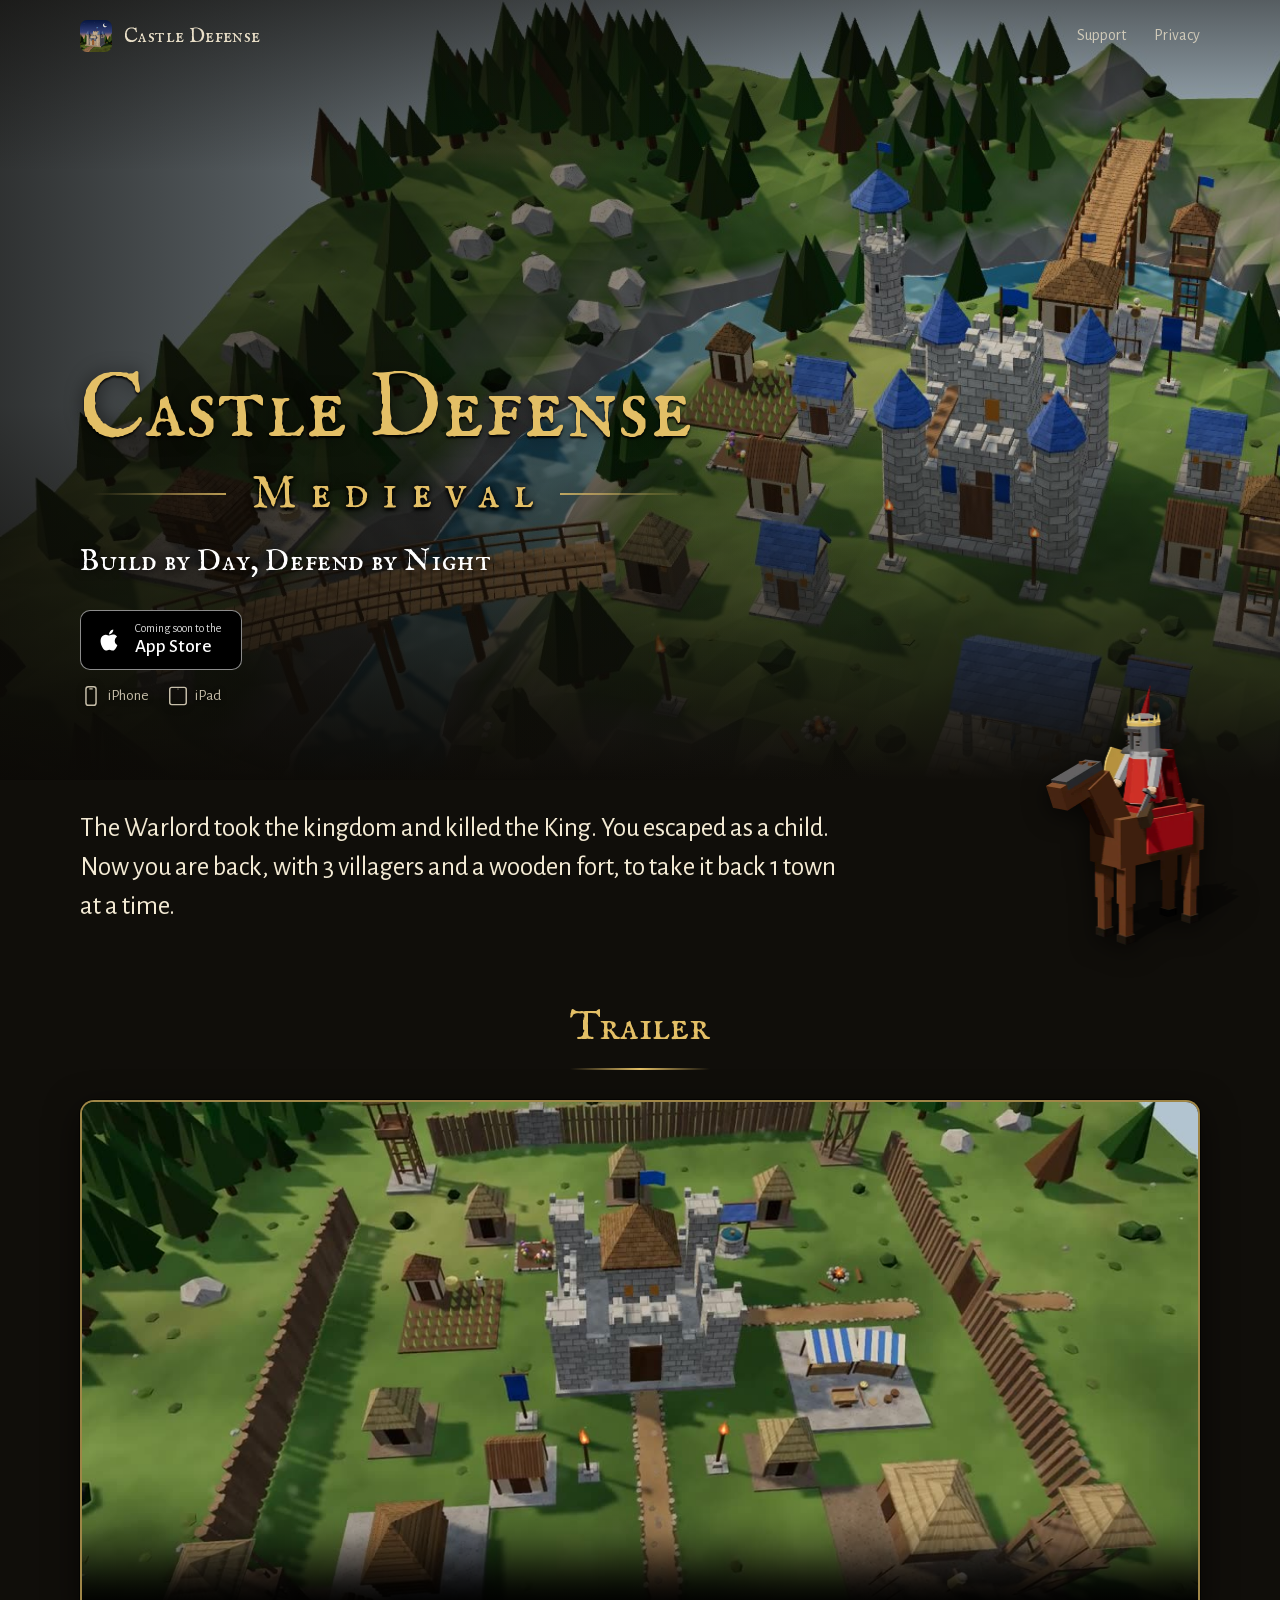
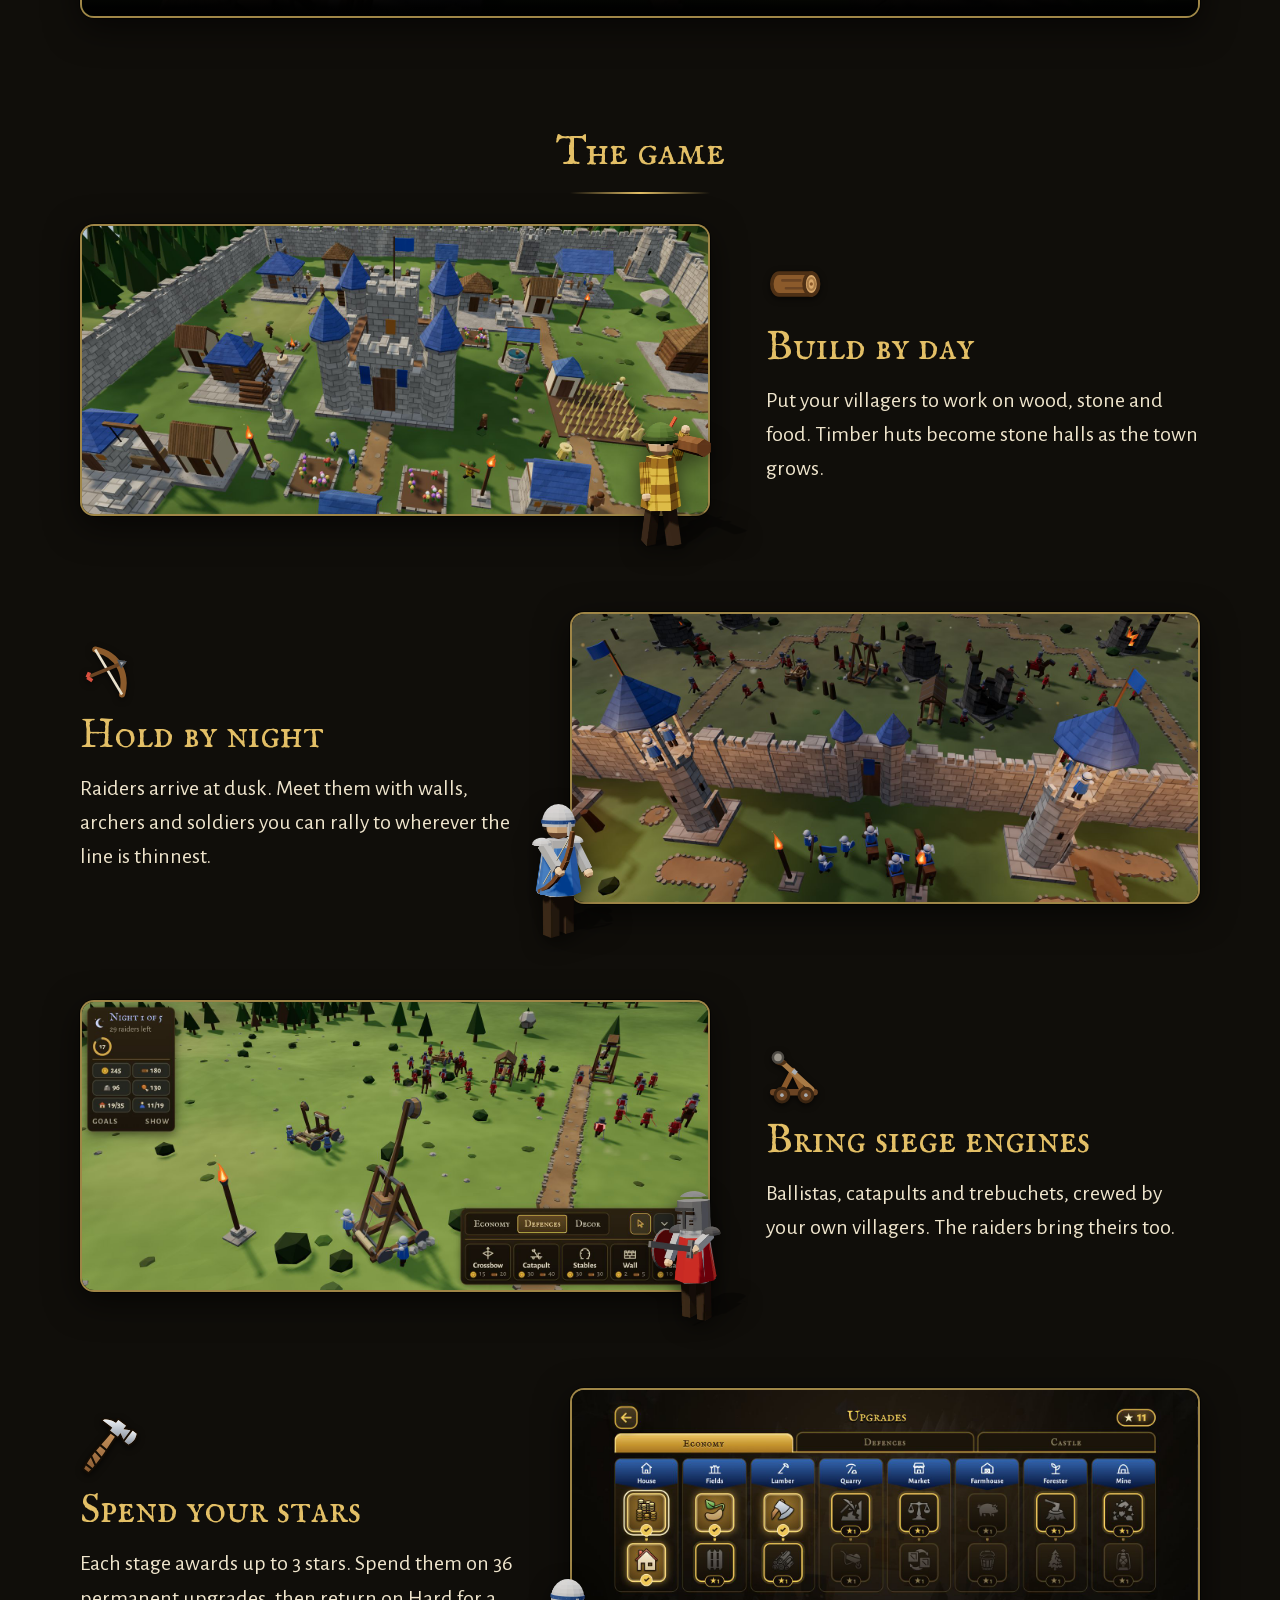
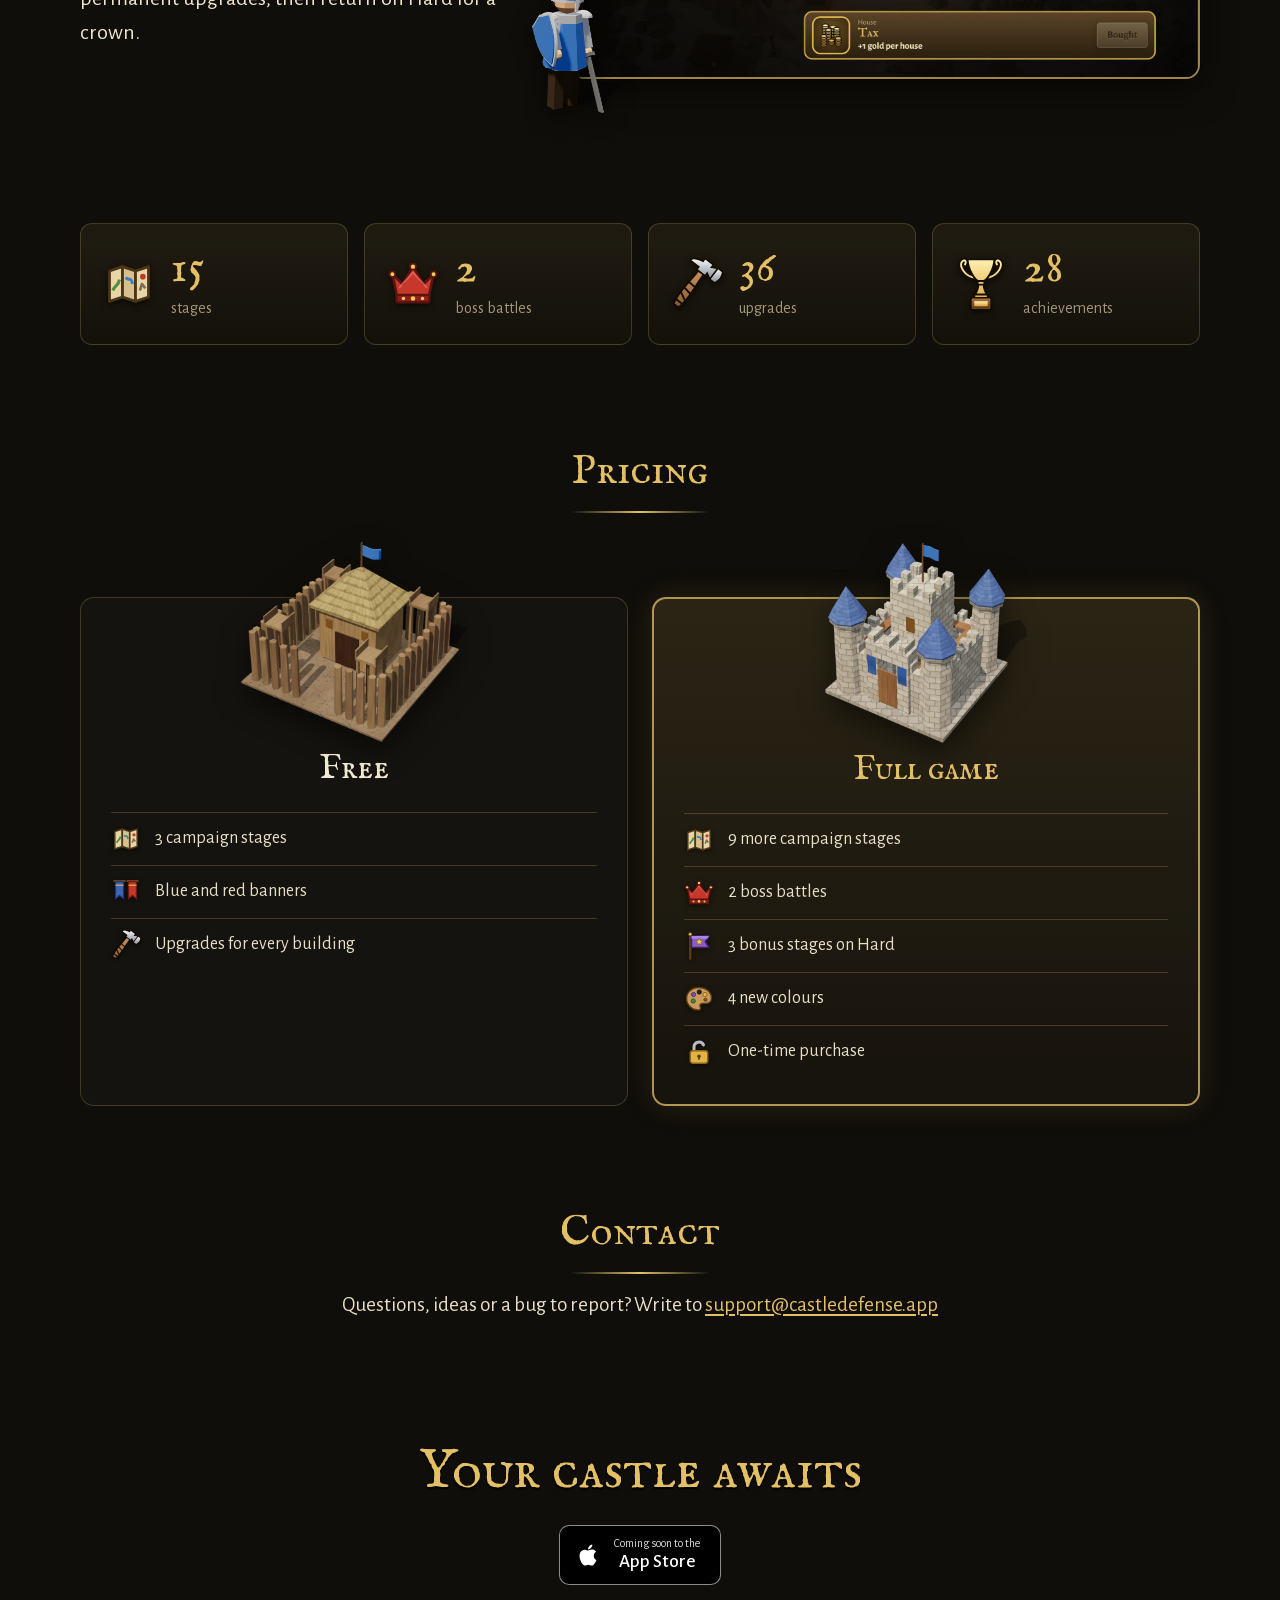
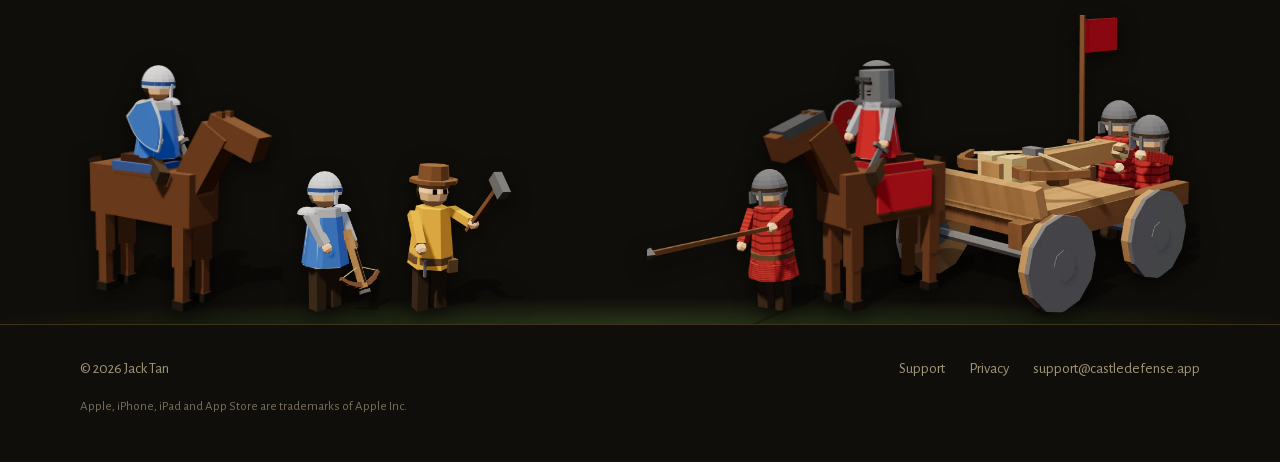
==== index.html @ c79bf2ee "Warlord no longer hidden under the hero video Co-Authored-By: Claude Opus 5.5 <noreply@anthropic.com" ====
<!doctype html>
<html lang="en">
<head>
<meta charset="utf-8">
<meta name="viewport" content="width=device-width, initial-scale=1">
<title>Castle Defense: Medieval</title>
<meta name="description" content="Build by Day, Defend by Night. A medieval town builder and tower defence game for iPhone and iPad.">
<link rel="canonical" href="https://castledefense.app/">
<meta property="og:title" content="Castle Defense: Medieval">
<meta property="og:description" content="Build by Day, Defend by Night. For iPhone and iPad.">
<meta property="og:image" content="https://castledefense.app/img/hero.jpg">
<meta property="og:url" content="https://castledefense.app/">
<meta name="twitter:card" content="summary_large_image">
<meta name="theme-color" content="#100e0a">
<link rel="icon" href="/img/icon-64.png">
<link rel="apple-touch-icon" href="/img/icon-180.png">
<link rel="stylesheet" href="/style.css?v=12">
</head>
<body>
<header class="top"><div class="wrap">
  <a class="brand" href="/"><img src="/img/icon-64.png" alt=""><span>Castle Defense</span></a>
  <nav><a href="/support">Support</a><a href="/privacy">Privacy</a></nav>
</div></header>

<div class="hero"><video class="heroVid" muted loop playsinline preload="auto" autoplay aria-hidden="true" tabindex="-1"></video><div class="wrap">
  <h1 aria-label="Castle Defense: Medieval">Castle Defense<span class="tSub">Medieval</span></h1>
  <p class="tag">Build by Day, Defend by Night</p>
  <!-- APP_STORE: once the game is live, make this an <a> to the App Store page with Apple's own "Download on the App Store" badge -->
  <span class="store"><svg viewBox="0 0 24 24" fill="currentColor" aria-hidden="true"><path d="M16.4 12.6c0-2.4 2-3.6 2.1-3.7-1.1-1.7-2.9-1.9-3.5-1.9-1.5-.2-2.9.9-3.7.9s-1.9-.9-3.2-.8c-1.6 0-3.1 1-4 2.4-1.7 3-.4 7.4 1.2 9.8.8 1.2 1.8 2.5 3 2.4 1.2 0 1.7-.8 3.1-.8s1.9.8 3.2.8 2.1-1.2 2.9-2.4c.9-1.4 1.3-2.7 1.3-2.8 0 0-2.5-1-2.4-3.9zM14 5.4c.7-.8 1.1-1.9 1-3-1 0-2.1.7-2.8 1.5-.6.7-1.2 1.8-1 2.9 1.1.1 2.1-.6 2.8-1.4z"/></svg><span><small>Coming soon to the</small><b>App Store</b></span></span>
  <p class="plat"><span><svg viewBox="0 0 24 24" aria-hidden="true"><rect x="6.5" y="1.8" width="11" height="20.4" rx="2.6" fill="none" stroke="currentColor" stroke-width="1.6"/><rect x="10" y="3.6" width="4" height="1.3" rx=".65" fill="currentColor"/></svg>iPhone</span><span><svg viewBox="0 0 24 24" aria-hidden="true"><rect x="3" y="2.6" width="18" height="18.8" rx="2.2" fill="none" stroke="currentColor" stroke-width="1.6"/><circle cx="12" cy="4.4" r=".6" fill="currentColor"/></svg>iPad</span></p>
</div></div>

<main>
<section class="lede"><div class="wrap">
  <p>The Warlord took the kingdom and killed the King. You escaped as a child. Now you are back, with 3 villagers and a wooden fort, to take it back 1 town at a time.</p>
  <img class="peek peekR" src="/img/fig/warlord.webp?v=4" alt="" width="381" height="520">
</div></section>

<section class="film"><div class="wrap">
  <h2 class="head">Trailer</h2>
  <div class="frame"><video controls playsinline preload="metadata" poster="/img/trailer-poster.jpg"><source src="/video/trailer.mp4" type="video/mp4"></video></div>
</div></section>

<section class="feats"><div class="wrap">
  <h2 class="head">The game</h2>
  <div class="feat"><div class="pic"><div class="frame"><img src="/img/2town.jpg" alt="A walled town around a stone castle, villagers at work" loading="lazy" width="1600" height="736"></div><img class="fig" src="/img/fig/lumberjack.webp?v=4" alt="" loading="lazy" width="420" height="520"></div>
    <div class="txt"><img class="ico" src="/img/ico/wood.svg" alt=""><h3>Build by day</h3><p>Put your villagers to work on wood, stone and food. Timber huts become stone halls as the town grows.</p></div></div>
  <div class="feat"><div class="pic"><div class="frame"><img src="/img/3wall.jpg" alt="Raiders at a town wall by torchlight" loading="lazy" width="1600" height="736"></div><img class="fig" src="/img/fig/archer.webp?v=4" alt="" loading="lazy" width="402" height="520"></div>
    <div class="txt"><img class="ico" src="/img/ico/bow.svg" alt=""><h3>Hold by night</h3><p>Raiders arrive at dusk. Meet them with walls, archers and soldiers you can rally to wherever the line is thinnest.</p></div></div>
  <div class="feat"><div class="pic"><div class="frame"><img src="/img/4siege.jpg" alt="A trebuchet throwing a stone at a raider column" loading="lazy" width="1600" height="736"></div><img class="fig" src="/img/fig/raider_sword.webp?v=4" alt="" loading="lazy" width="387" height="520"></div>
    <div class="txt"><img class="ico" src="/img/ico/siege.svg" alt=""><h3>Bring siege engines</h3><p>Ballistas, catapults and trebuchets, crewed by your own villagers. The raiders bring theirs too.</p></div></div>
  <div class="feat"><div class="pic"><div class="frame"><img src="/img/5upgrades.jpg" alt="The upgrades screen" loading="lazy" width="1600" height="736"></div><img class="fig" src="/img/fig/knight.webp?v=4" alt="" loading="lazy" width="346" height="520"></div>
    <div class="txt"><img class="ico" src="/img/ico/hammer.svg" alt=""><h3>Spend your stars</h3><p>Each stage awards up to 3 stars. Spend them on 36 permanent upgrades, then return on Hard for a crown.</p></div></div>
</div></section>

<section class="nums"><div class="wrap">
  <ul>
    <li><img src="/img/ico/map.svg" alt=""><b>15</b><span>stages</span></li>
    <li><img src="/img/ico/crown.svg" alt=""><b>2</b><span>boss battles</span></li>
    <li><img src="/img/ico/hammer.svg" alt=""><b>36</b><span>upgrades</span></li>
    <li><img src="/img/ico/trophy.svg" alt=""><b>28</b><span>achievements</span></li>
  </ul>
</div></section>

<section class="price"><div class="wrap">
  <h2 class="head">Pricing</h2>
  <div class="cards">
    <div class="card"><img class="bld" src="/img/fig/castle1.webp?v=4" alt="A palisade fort" loading="lazy" width="640" height="566">
      <h3>Free</h3>
      <ul><li><img src="/img/ico/map.svg" alt="">3 campaign stages</li><li><img src="/img/ico/banners.svg" alt="">Blue and red banners</li><li><img src="/img/ico/hammer.svg" alt="">Upgrades for every building</li></ul></div>
    <div class="card full"><img class="bld" src="/img/fig/castle3.webp?v=4" alt="A stone castle" loading="lazy" width="640" height="636">
      <h3>Full game</h3>
      <ul><li><img src="/img/ico/map.svg" alt="">9 more campaign stages</li><li><img src="/img/ico/crown.svg" alt="">2 boss battles</li><li><img src="/img/ico/bonus.svg" alt="">3 bonus stages on Hard</li><li><img src="/img/ico/colours.svg" alt="">4 new colours</li><li><img src="/img/ico/lock.svg" alt="">One-time purchase</li></ul></div>
  </div>
</div></section>

<section class="contact"><div class="wrap">
  <h2 class="head">Contact</h2>
  <p>Questions, ideas or a bug to report? Write to <a href="mailto:support@castledefense.app">support@castledefense.app</a></p>
</div></section>

<section class="end"><div class="wrap">
  <h2>Your castle awaits</h2>
  <span class="store"><svg viewBox="0 0 24 24" fill="currentColor" aria-hidden="true"><path d="M16.4 12.6c0-2.4 2-3.6 2.1-3.7-1.1-1.7-2.9-1.9-3.5-1.9-1.5-.2-2.9.9-3.7.9s-1.9-.9-3.2-.8c-1.6 0-3.1 1-4 2.4-1.7 3-.4 7.4 1.2 9.8.8 1.2 1.8 2.5 3 2.4 1.2 0 1.7-.8 3.1-.8s1.9.8 3.2.8 2.1-1.2 2.9-2.4c.9-1.4 1.3-2.7 1.3-2.8 0 0-2.5-1-2.4-3.9zM14 5.4c.7-.8 1.1-1.9 1-3-1 0-2.1.7-2.8 1.5-.6.7-1.2 1.8-1 2.9 1.1.1 2.1-.6 2.8-1.4z"/></svg><span><small>Coming soon to the</small><b>App Store</b></span></span>
  <div class="army" aria-hidden="true">
    <div class="side town"><img src="/img/fig/rider.webp?v=4" alt="" loading="lazy" style="z-index:1;--h:1.296;--b:0.000"><img src="/img/fig/crossbow.webp?v=4" alt="" loading="lazy" style="z-index:2;--h:0.74;--b:0.000"><img src="/img/fig/builder.webp?v=4" alt="" loading="lazy" style="z-index:3;--h:0.785;--b:0.000"></div>
    <div class="side foe"><img src="/img/fig/raider_spear.webp?v=4" alt="" loading="lazy" style="z-index:3;--h:0.962;--b:0.221"><img src="/img/fig/raider_horse.webp?v=4" alt="" loading="lazy" style="z-index:2;--h:1.323;--b:0.000"><img src="/img/fig/raider_ballista.webp?v=4" alt="" loading="lazy" style="z-index:1;--h:1.584;--b:0.013"></div>
  
  </div>
</div></section>
</main>

<footer><div class="wrap">
  <span>© 2026 Jack Tan</span>
  <nav><a href="/support">Support</a><a href="/privacy">Privacy</a><a href="mailto:support@castledefense.app">support@castledefense.app</a></nav>
  <span class="tm">Apple, iPhone, iPad and App Store are trademarks of Apple Inc.</span>
</div></footer>
<script>
// the hero's moving background: a 16 s loop (about 1.5 MB on a phone, 4 MB on a computer), loaded only after the page has shown;
// the still picture stays underneath until it plays, and it pauses out of view. iPhones play a video on their own only when it is
// muted and inline, set as properties before the source; if the phone still refuses (Low Power Mode), it starts on the first touch
(function () {
  var v = document.querySelector('.heroVid'); if (!v || matchMedia('(prefers-reduced-motion: reduce)').matches) return;
  v.muted = true; v.defaultMuted = true; v.playsInline = true; v.loop = true; v.autoplay = true;
  v.setAttribute('muted', ''); v.setAttribute('playsinline', ''); v.setAttribute('webkit-playsinline', '');
  v.addEventListener('playing', function () { v.classList.add('on'); });
  var seen = true, play = function () { if (!seen) return; var p = v.play(); if (p && p.catch) p.catch(function () {}); };
  v.src = '/video/hero-' + (innerWidth <= 900 ? 'sm' : 'lg') + '.mp4?v=2'; v.load(); play();
  ['touchstart', 'pointerdown', 'scroll'].forEach(function (k) { addEventListener(k, function f() { if (v.paused) play(); else removeEventListener(k, f); }, { passive: true }); });
  if ('IntersectionObserver' in window) new IntersectionObserver(function (e) { seen = e[0].isIntersecting; seen ? play() : v.pause(); }).observe(v);
})();
</script>
</body>
</html>
---- style.css ----
/* Castle Defense: Medieval, the game's site (home, privacy, support) */
@import url(fonts/fonts.css);
:root {
  --bg: #100e0a; --text: #e9dfc8; --dim: #a39779; --gold: #e3bf66; --rule: rgba(227, 191, 102, .22);
  --title: 'IM Fell English SC', Georgia, serif; --body: 'Alegreya Sans', system-ui, sans-serif;
}
* { box-sizing: border-box }
html { -webkit-text-size-adjust: 100%; overflow-x: hidden }
body { overflow-x: hidden; margin: 0; background: var(--bg); color: var(--text); font: 18px/1.6 var(--body) }
a { color: var(--gold); text-underline-offset: 3px }
img, video { max-width: 100%; height: auto; display: block }
.wrap { width: min(1120px, 100% - 48px); margin: 0 auto }
@media (max-width: 720px) { .wrap { width: calc(100% - 36px) } }

/* header: over the hero on the home page, a plain bar on the text pages */
.top { position: absolute; top: 0; left: 0; right: 0; z-index: 5 }
.top .wrap { display: flex; align-items: center; height: 72px }
.brand { display: flex; align-items: center; gap: 12px; color: var(--text); text-decoration: none; font: 20px var(--title); letter-spacing: .02em }
.brand img { width: 32px; height: 32px; border-radius: 7px }
.top nav { margin-left: auto; display: flex; gap: 28px }
.top nav a { color: var(--text); text-decoration: none; font-size: 16px; opacity: .8 }
.top nav a:hover, .top nav a[aria-current] { opacity: 1; color: var(--gold) }
.plain .top { position: static; border-bottom: 1px solid var(--rule) }

/* hero */
.hero { position: relative; min-height: min(92vh, 780px); display: flex; align-items: flex-end; background: #0b0906 url(img/hero.jpg) 0% 38% / auto 128% }
/* the castle sits right of the title; very wide screens just fill */
@media (min-width: 1900px) { .hero { background-size: cover; background-position: 50% 40% } }
/* the moving background lies exactly over the still (the same placing as the background's), fading in once it plays */
.hero { overflow: hidden; isolation: isolate }
.heroVid { position: absolute; left: 0; top: -10.64%; height: 128%; width: auto; aspect-ratio: 2 / 1; max-width: none; opacity: 0; transition: opacity .8s; pointer-events: none }
.heroVid.on { opacity: 1 }
@media (min-width: 1900px) { .heroVid { top: 0; width: 100%; height: 100%; object-fit: cover; object-position: 50% 40% } }
.hero::before { z-index: 1 }
.hero .wrap { z-index: 2 }
.hero::before { content: ''; position: absolute; inset: 0; background:
  linear-gradient(180deg, rgba(11, 9, 6, .55) 0, rgba(11, 9, 6, 0) 22%),
  linear-gradient(90deg, rgba(11, 9, 6, .78) 0, rgba(11, 9, 6, .3) 46%, rgba(11, 9, 6, 0) 72%),
  linear-gradient(180deg, rgba(16, 14, 10, 0) 52%, var(--bg) 100%) }
.hero .wrap { position: relative; padding-top: 96px; padding-bottom: 72px }
h1 { margin: 0; display: inline-flex; flex-direction: column; align-items: stretch; font: clamp(44px, 8vw, 92px)/.98 var(--title); color: var(--gold); text-shadow: 0 2px 2px rgba(0, 0, 0, .9), 0 0 18px rgba(0, 0, 0, .6) }
.tSub { display: flex; align-items: center; justify-content: center; gap: .55em; font-size: .52em; letter-spacing: .28em; padding-left: .28em; margin-top: .3em; line-height: 1; text-shadow: 0 3px 3px rgba(0, 0, 0, .95), 0 0 4px rgba(0, 0, 0, .95), 0 0 12px rgba(0, 0, 0, .85) }
.tSub::before, .tSub::after { content: ''; flex: 1; max-width: 3.2em; min-width: 1em; height: 2px; background: linear-gradient(90deg, transparent, currentColor); opacity: .8 }
.tSub::after { background: linear-gradient(90deg, currentColor, transparent); margin-left: -.28em }
.tag { margin: 26px 0 30px; font: clamp(22px, 2.8vw, 30px)/1.2 var(--title); letter-spacing: .02em; color: #fff; text-shadow: 0 1px 8px rgba(0, 0, 0, .9) }
/* the store button: dark, like the store's own badge, until the real one replaces it */
.store { display: inline-flex; align-items: center; gap: 12px; padding: 11px 20px 11px 16px; border-radius: 10px; background: #000; border: 1px solid rgba(255, 255, 255, .55); color: #fff; text-decoration: none; line-height: 1.15 }
.store svg { width: 26px; height: 26px; flex: none }
.store small { display: block; font-size: 12px; opacity: .85 }
.store b { display: block; font-size: 19px; font-weight: 500 }
.plat { display: flex; gap: 18px; margin: 14px 0 0; color: var(--text); opacity: .85; font-size: 15px; text-shadow: 0 1px 6px rgba(0, 0, 0, .9) }
.plat span { display: flex; align-items: center; gap: 6px }
.plat svg { width: 22px; height: 22px; display: block; filter: drop-shadow(0 1px 4px rgba(0, 0, 0, .9)) }
@media (max-width: 720px) {
  .hero { min-height: 86vh; background-size: cover; background-position: 49% 30% }
  .heroVid { top: 0; width: 100%; height: 100%; object-fit: cover; object-position: 49% 30% }
  .hero::before { background: linear-gradient(180deg, rgba(11, 9, 6, .5) 0, rgba(11, 9, 6, 0) 20%), linear-gradient(180deg, rgba(16, 14, 10, 0) 30%, rgba(16, 14, 10, .9) 78%, var(--bg) 100%) }
  .hero .wrap { padding-bottom: 44px }
}

/* the premise, then the trailer */
section { position: relative }
.lede { padding: 28px 0 80px }
.lede .wrap { position: relative }
.lede p { margin: 0; max-width: 28em; font-size: clamp(21px, 2.5vw, 27px); line-height: 1.45; color: #f3ead4 }
.frame { position: relative; border: 2px solid rgba(227, 191, 102, .7); border-radius: 14px; overflow: hidden; background: #000; box-shadow: 0 0 0 1px rgba(0, 0, 0, .6), 0 10px 34px rgba(0, 0, 0, .6) }
.frame img, .frame video { width: 100%; height: auto; display: block }
.head { margin: 0 0 30px; font: clamp(30px, 4.2vw, 42px)/1.1 var(--title); color: var(--gold); text-align: center }
.head::after { content: ''; display: block; width: 140px; height: 2px; margin: 16px auto 0; background: linear-gradient(90deg, transparent, var(--gold), transparent) }
.film { padding: 0 0 40px }

/* the game: picture rows, side by side, each with a figure stepping out of its corner */
.feats { padding: 72px 0 40px }
.feat { display: grid; grid-template-columns: minmax(0, 1.45fr) minmax(0, 1fr); gap: 56px; align-items: center; margin: 0 0 96px }
.feat:nth-of-type(even) { grid-template-columns: minmax(0, 1fr) minmax(0, 1.45fr) }
.feat:nth-of-type(even) .pic { order: 2 }
.pic { position: relative }
.pic .fig { position: absolute; bottom: -34px; right: -38px; height: 46%; width: auto; filter: drop-shadow(0 6px 10px rgba(0, 0, 0, .55)); pointer-events: none }
.feat:nth-of-type(even) .pic .fig { right: auto; left: -38px }
.txt .ico { width: 58px; height: 58px; margin-bottom: 14px; filter: drop-shadow(0 2px 3px rgba(0, 0, 0, .6)) }
.txt h3 { margin: 0 0 12px; font: clamp(30px, 3.4vw, 40px)/1.1 var(--title); color: var(--gold) }
.txt p { margin: 0; font-size: clamp(19px, 1.8vw, 22px); line-height: 1.55; color: #efe5cd }
@media (max-width: 760px) {
  .feats { padding-top: 56px }
  .feat, .feat:nth-of-type(even) { grid-template-columns: 1fr; gap: 30px; margin-bottom: 64px }
  .feat:nth-of-type(even) .pic { order: 0 }
  .pic .fig, .feat:nth-of-type(even) .pic .fig { height: 50%; bottom: -16px; right: -8px; left: auto }
  .feat:nth-of-type(even) .pic .fig { right: auto; left: -8px }
  .txt .ico { width: 46px; height: 46px; margin-bottom: 10px }
}

/* figures peeking in from the page's edge */
.peek { position: absolute; height: 260px; width: auto; bottom: -20px; filter: drop-shadow(0 6px 12px rgba(0, 0, 0, .6)); pointer-events: none }
.peekR { right: -150px }
@media (max-width: 1440px) { .peekR { right: -40px } }
@media (max-width: 1100px) { .peek { height: 190px } .peekR { right: 0 } .lede p { max-width: calc(100% - 150px) } }
@media (max-width: 560px) { .peek { height: 130px; bottom: -40px } .lede p { max-width: calc(100% - 96px) } .peekR { right: -26px } }

/* contact */
.contact { padding: 0 0 80px; text-align: center }
.contact .head { margin-bottom: 14px }
.contact p { margin: 0; font-size: clamp(18px, 2vw, 21px); overflow-wrap: anywhere }
@media (max-width: 720px) { .contact { padding-bottom: 56px } }

/* text pages */
.page { padding: 72px 0 112px }
.page .wrap { max-width: 720px }
.page h1 { font-size: clamp(38px, 6vw, 56px); text-shadow: none }
.page .sub { margin: 10px 0 0; color: var(--dim) }
.page .lead { margin: 40px 0 0; font-size: 22px; line-height: 1.45; color: #f3ead4 }
.page h2 { margin: 48px 0 8px; font: 26px/1.2 var(--title); color: var(--gold) }
.page p { margin: 0 0 14px }
.faq { margin-top: 56px; border-top: 1px solid var(--rule) }
details { border-bottom: 1px solid var(--rule) }
summary { display: flex; justify-content: space-between; gap: 20px; padding: 16px 0; cursor: pointer; list-style: none; font-weight: 500; color: #f3ead4 }
summary::-webkit-details-marker { display: none }
summary::after { content: '+'; color: var(--gold); font-size: 22px; line-height: 1 }
details[open] summary::after { content: '\2212' }
details p { margin: 0 0 18px; max-width: 36em; color: var(--text) }

footer { border-top: 1px solid var(--rule); padding: 32px 0 44px; color: var(--dim); font-size: 15px }
footer .wrap { display: flex; flex-wrap: wrap; gap: 8px 28px; align-items: baseline }
footer nav { display: flex; gap: 24px; margin-left: auto }
footer a { color: var(--dim); text-decoration: none }
footer a:hover { color: var(--gold) }
footer .tm { flex-basis: 100%; margin-top: 8px; font-size: 13px; opacity: .7 }
@media (max-width: 520px) { .brand span { display: none } .top nav { gap: 20px } footer nav { margin-left: 0; flex-basis: 100% } }

/* boxes: the numbers, the two prices, and the panels on the text pages */
.nums { padding: 8px 0 104px }
.nums ul { list-style: none; margin: 0; padding: 0; display: grid; grid-template-columns: repeat(4, minmax(0, 1fr)); gap: 16px }
.nums li { display: grid; grid-template-columns: auto 1fr; grid-template-rows: auto auto; column-gap: 16px; align-items: center; padding: 22px 22px; border: 1px solid var(--rule); border-radius: 12px; background: linear-gradient(180deg, rgba(227, 191, 102, .08), rgba(227, 191, 102, .02)) }
.nums li img { grid-row: span 2; width: 52px; height: 52px; filter: drop-shadow(0 2px 3px rgba(0, 0, 0, .6)) }
.nums b { font: 46px/1 var(--title); color: var(--gold) }
.nums span { margin-top: 4px; color: var(--dim); font-size: 16px }
.price { padding: 0 0 104px }
.price .wrap { position: relative }
.cards { display: grid; grid-template-columns: repeat(2, minmax(0, 1fr)); gap: 24px; align-items: stretch }
.card { position: relative; padding: 0 30px 26px; border: 1px solid var(--rule); border-radius: 14px; background: rgba(255, 255, 255, .025); text-align: center }
.card.full { border: 2px solid rgba(227, 191, 102, .75); background: linear-gradient(180deg, rgba(227, 191, 102, .13), rgba(227, 191, 102, .03)); box-shadow: 0 0 30px rgba(227, 191, 102, .12) }
.card .bld { display: block; height: 200px; width: auto; max-width: 70%; object-fit: contain; object-position: 50% 100%; margin: -56px auto 8px; filter: drop-shadow(0 10px 14px rgba(0, 0, 0, .55)) }
.card h3 { margin: 0 0 24px; font: 34px/1.1 var(--title); color: #f3ead4 }
.card.full h3 { color: var(--gold) }
.card .amt { margin: 6px 0 18px; color: var(--dim); font-size: 17px }
.card ul { margin: 0; padding: 0; list-style: none; text-align: left }
.card li { display: flex; align-items: center; gap: 14px; padding: 11px 0; border-top: 1px solid var(--rule); font-size: 18px }
.card li img { width: 30px; height: 30px; flex: none; filter: drop-shadow(0 1px 2px rgba(0, 0, 0, .6)) }
.cards { margin-top: 84px }
@media (max-width: 560px) { .card .bld { height: 150px } .card { padding: 0 20px 22px } }

/* the closing band: the town and the raiders face off */
.end { padding: 40px 0 0; text-align: center; overflow: hidden }
.end h2 { margin: 0 0 22px; font: clamp(34px, 5vw, 56px)/1.1 var(--title); color: var(--gold); text-shadow: 0 2px 2px rgba(0, 0, 0, .9) }
.army { display: flex; justify-content: space-between; align-items: flex-end; margin-top: 30px; padding: 0 0 0; border-bottom: 0; position: relative }
.army::after { content: ''; position: absolute; left: -10%; right: -10%; bottom: 0; height: 26px; background: radial-gradient(ellipse at 50% 100%, rgba(80, 120, 50, .35), transparent 70%) }
.army .side { display: flex; align-items: flex-end }
.army img { position: relative; --k: 190px; height: calc(var(--h) * var(--k)); width: auto; margin: 0 -18px calc(var(--b, 0) * var(--h) * var(--k) * -1); filter: drop-shadow(0 6px 10px rgba(0, 0, 0, .6)) }
/* drawn to scale: --h is each figure's height in the game (m) */
@media (max-width: 1100px) { .army img { --k: 150px; margin-left: -8px; margin-right: -8px } }
@media (max-width: 760px) { .army img { --k: 72px; margin-left: -6px; margin-right: -6px } }

.box { margin-top: 40px; padding: 22px 26px; border: 1px solid var(--rule); border-radius: 8px; background: rgba(227, 191, 102, .05) }
.box .k { margin: 0 0 6px; font-size: 13px; letter-spacing: .16em; text-transform: uppercase; color: var(--dim) }
.box .v { margin: 0 0 10px; font-size: 24px }
.box p:last-child { margin-bottom: 0 }
.box ul { margin: 0; padding: 0; list-style: none; display: grid; grid-template-columns: repeat(2, minmax(0, 1fr)); gap: 6px 24px }
.box li::before { content: '\2713'; color: var(--gold); margin-right: 10px }
@media (max-width: 860px) {
  .nums { padding-bottom: 72px }
  .nums ul { grid-template-columns: repeat(2, minmax(0, 1fr)); gap: 12px }
  .nums li { padding: 16px; column-gap: 12px }
  .nums li img { width: 40px; height: 40px }
  .nums b { font-size: 38px }
  .cards { grid-template-columns: 1fr; gap: 64px }
  .price { padding-bottom: 72px }
  .box ul { grid-template-columns: 1fr }
  .box .v { font-size: 20px }
}

/* the text pages end with one of the town's people facing a raider */
.page { padding-bottom: 0 }
.duel { display: flex; justify-content: space-between; align-items: flex-end; max-width: 720px; margin-top: 64px; position: relative }
.duel::after { content: ''; position: absolute; left: -10%; right: -10%; bottom: 0; height: 22px; background: radial-gradient(ellipse at 50% 100%, rgba(80, 120, 50, .3), transparent 70%) }
.duel img { --k: 140px; height: calc(var(--k) / (1 - var(--b, 0))); width: auto; margin-bottom: calc(var(--b, 0) * var(--k) / (1 - var(--b, 0)) * -1); filter: drop-shadow(0 6px 10px rgba(0, 0, 0, .6)) }
@media (max-width: 560px) { .duel img { --k: 100px } }
/* the town's figures stand apart, the raiders bunch up: the spearman a little over the horseman, the horseman well over the ballista (Jack) */
.army .town img { margin-left: calc(var(--k) * .04); margin-right: calc(var(--k) * .04) }
.army .foe img { margin-left: 0; margin-right: 0 }
.army .foe img:nth-child(1) { margin-right: calc(var(--k) * -.32) }
.army .foe img:nth-child(2) { margin-right: calc(var(--k) * -.42) }
/* the figures stand a little above the gold line, not on it (Jack) */
.duel, .army { padding-bottom: 12px }
@media (max-width: 560px) { .duel, .army { padding-bottom: 8px } }

/* a phone held sideways: the hero is taller than the screen, so the title stays clear of the header and shrinks a little (Jack) */
@media (max-height: 500px) and (orientation: landscape) {
  .hero h1 { font-size: clamp(36px, 6.4vw, 56px) }
  .hero .tag { margin: 16px 0 20px }
  .hero .wrap { padding-top: 84px; padding-bottom: 40px }
}
.badge { display: inline-block; line-height: 0 }
.badge img { height: 54px; width: auto; display: block }
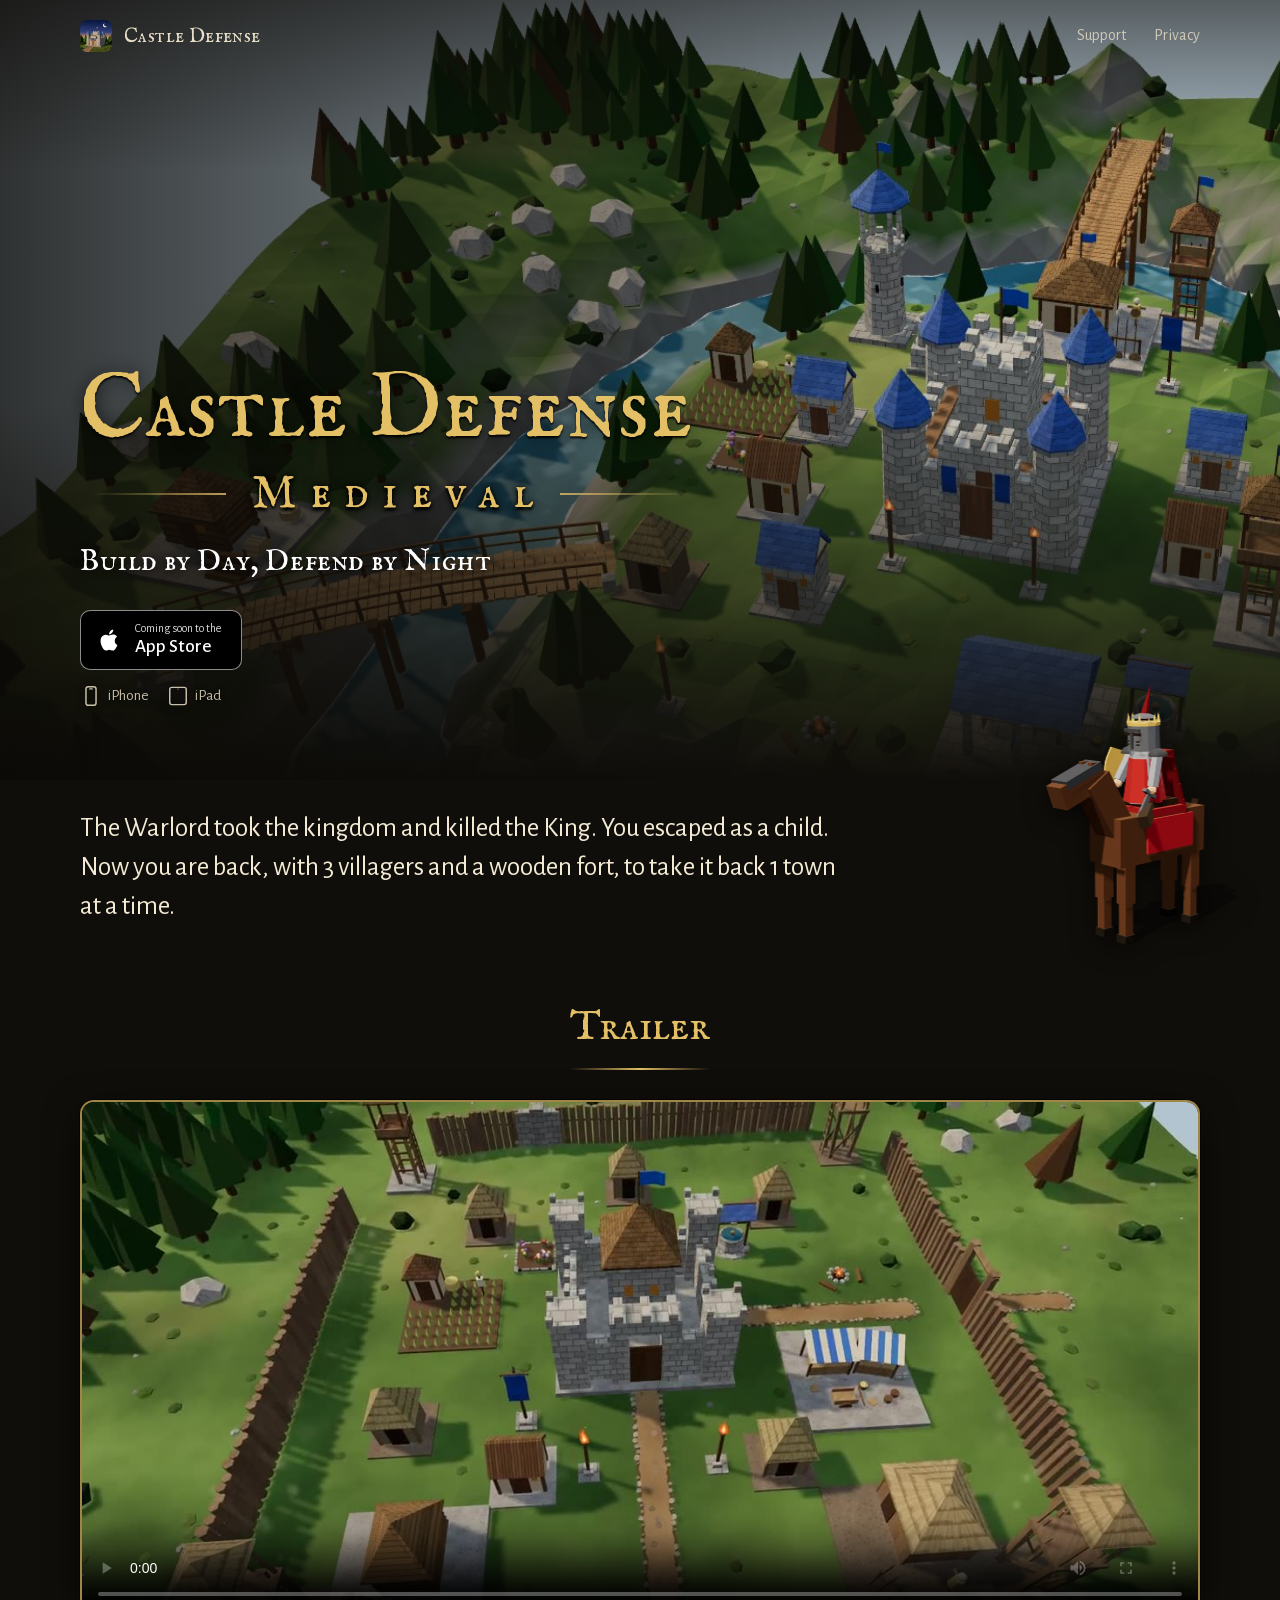
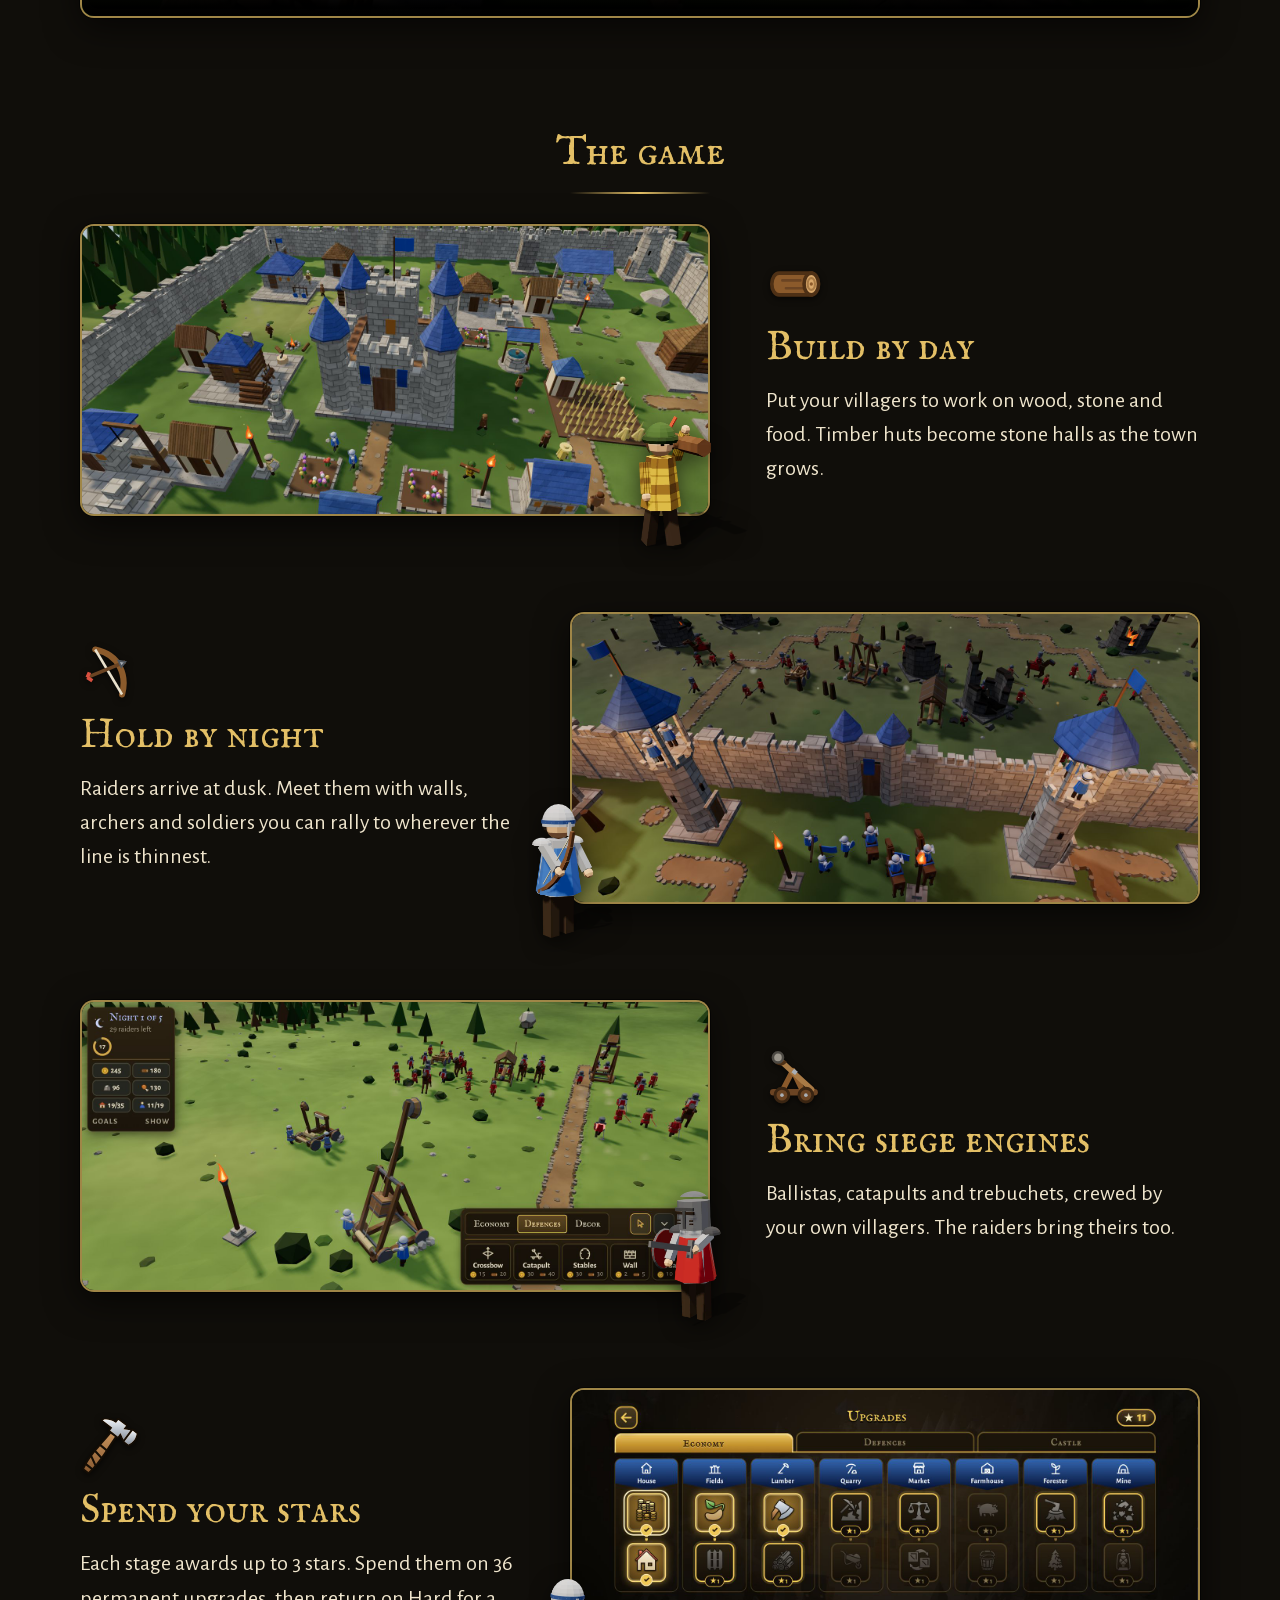
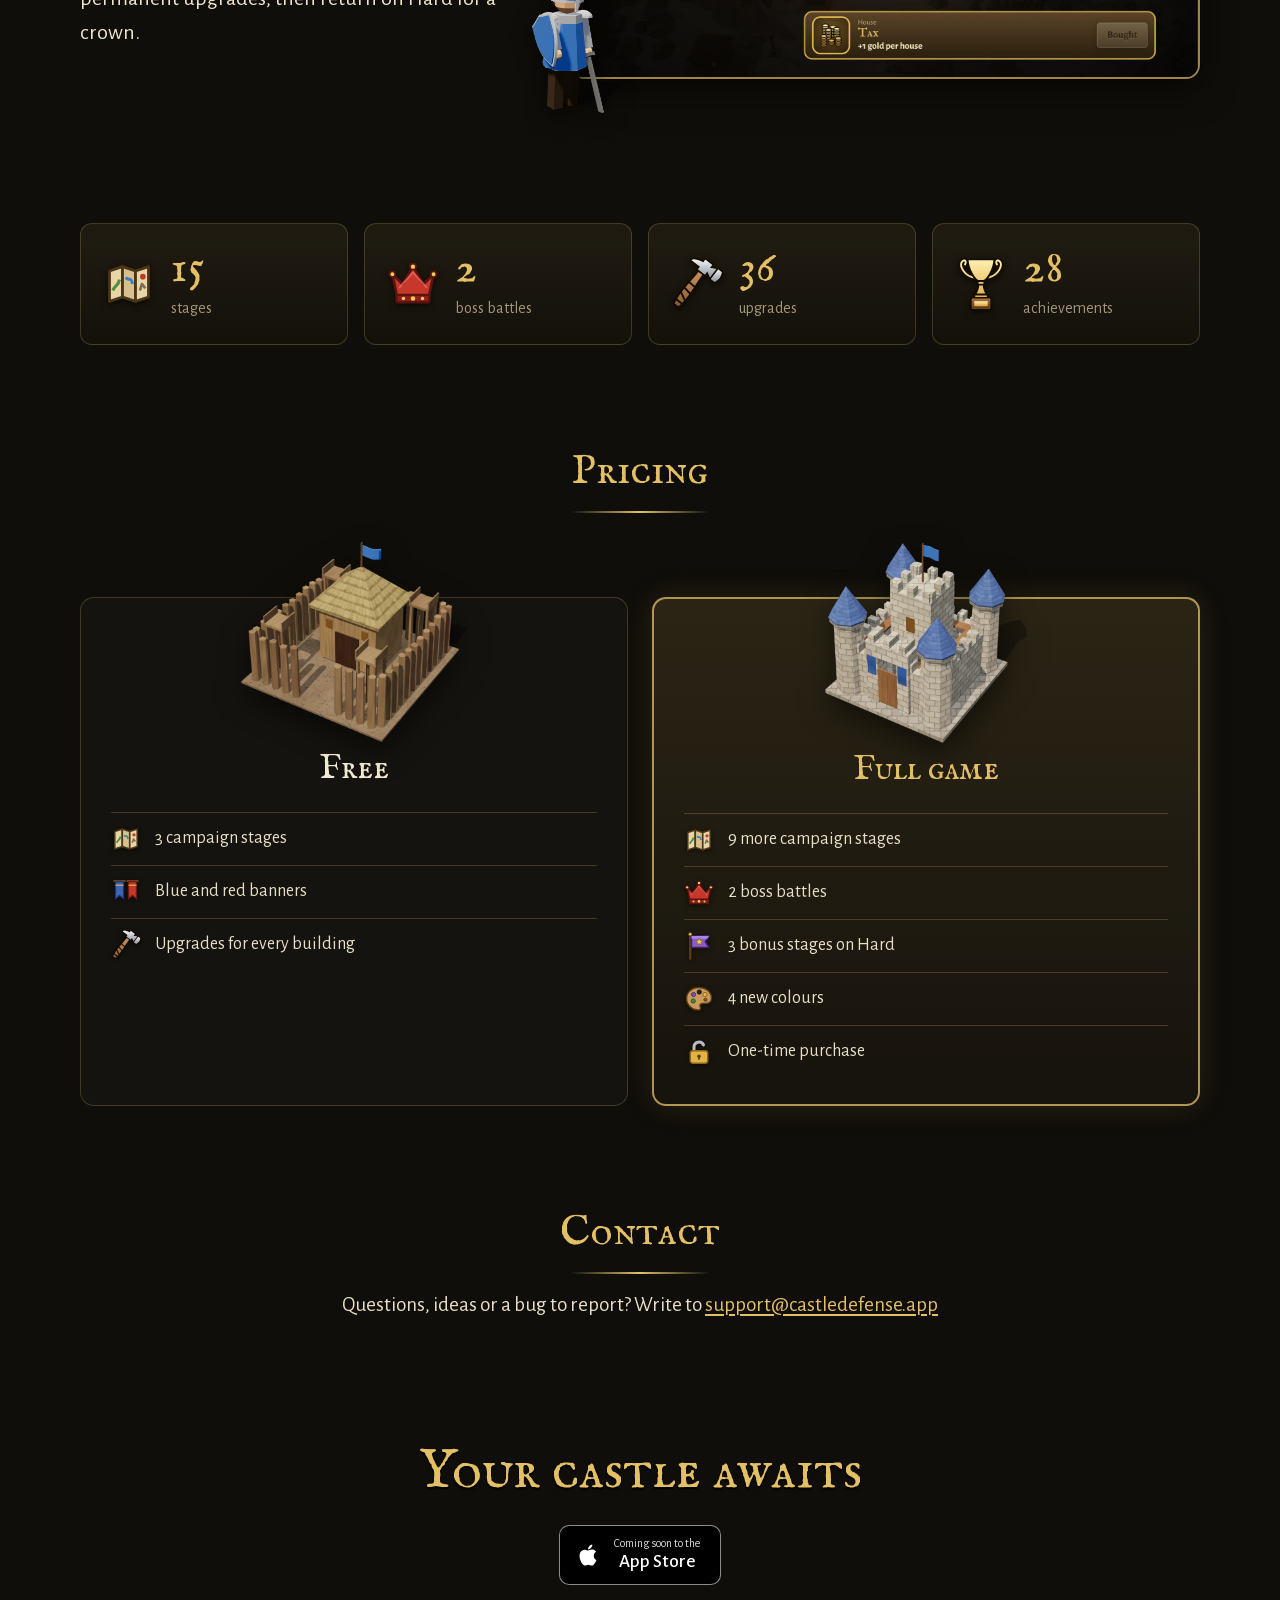
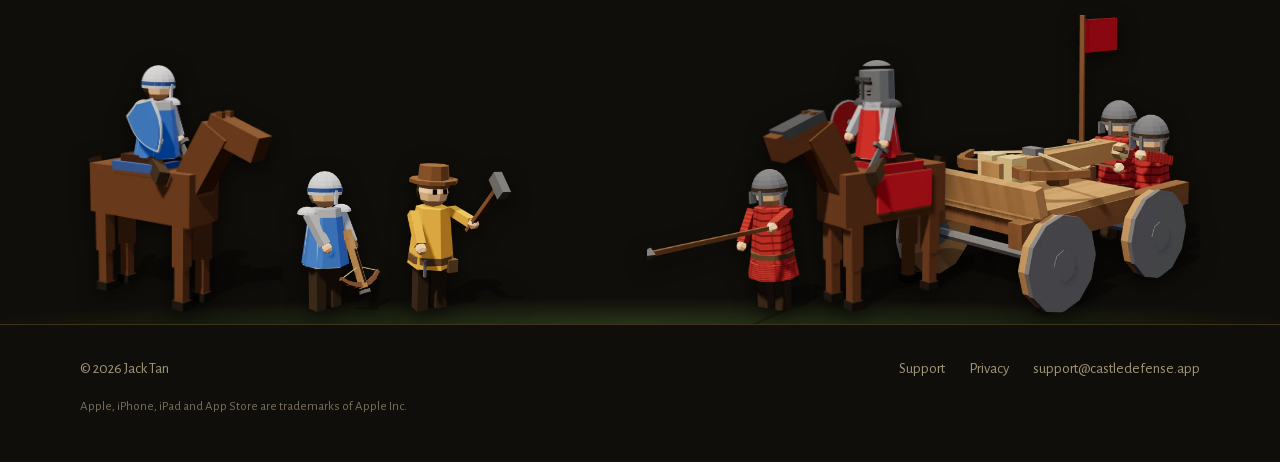
==== commit 2a36865f: "Trailer updated with the new animations Co-Authored-By: Claude Opus 5.5 <noreply@anthropic.com> Clau" ====
--- a/index.html
+++ b/index.html
@@ -38,7 +38,7 @@
 
 <section class="film"><div class="wrap">
   <h2 class="head">Trailer</h2>
-  <div class="frame"><video controls playsinline preload="metadata" poster="/img/trailer-poster.jpg"><source src="/video/trailer.mp4" type="video/mp4"></video></div>
+  <div class="frame"><video controls playsinline preload="metadata" poster="/img/trailer-poster.jpg"><source src="/video/trailer.mp4?v=2" type="video/mp4"></video></div>
 </div></section>
 
 <section class="feats"><div class="wrap">
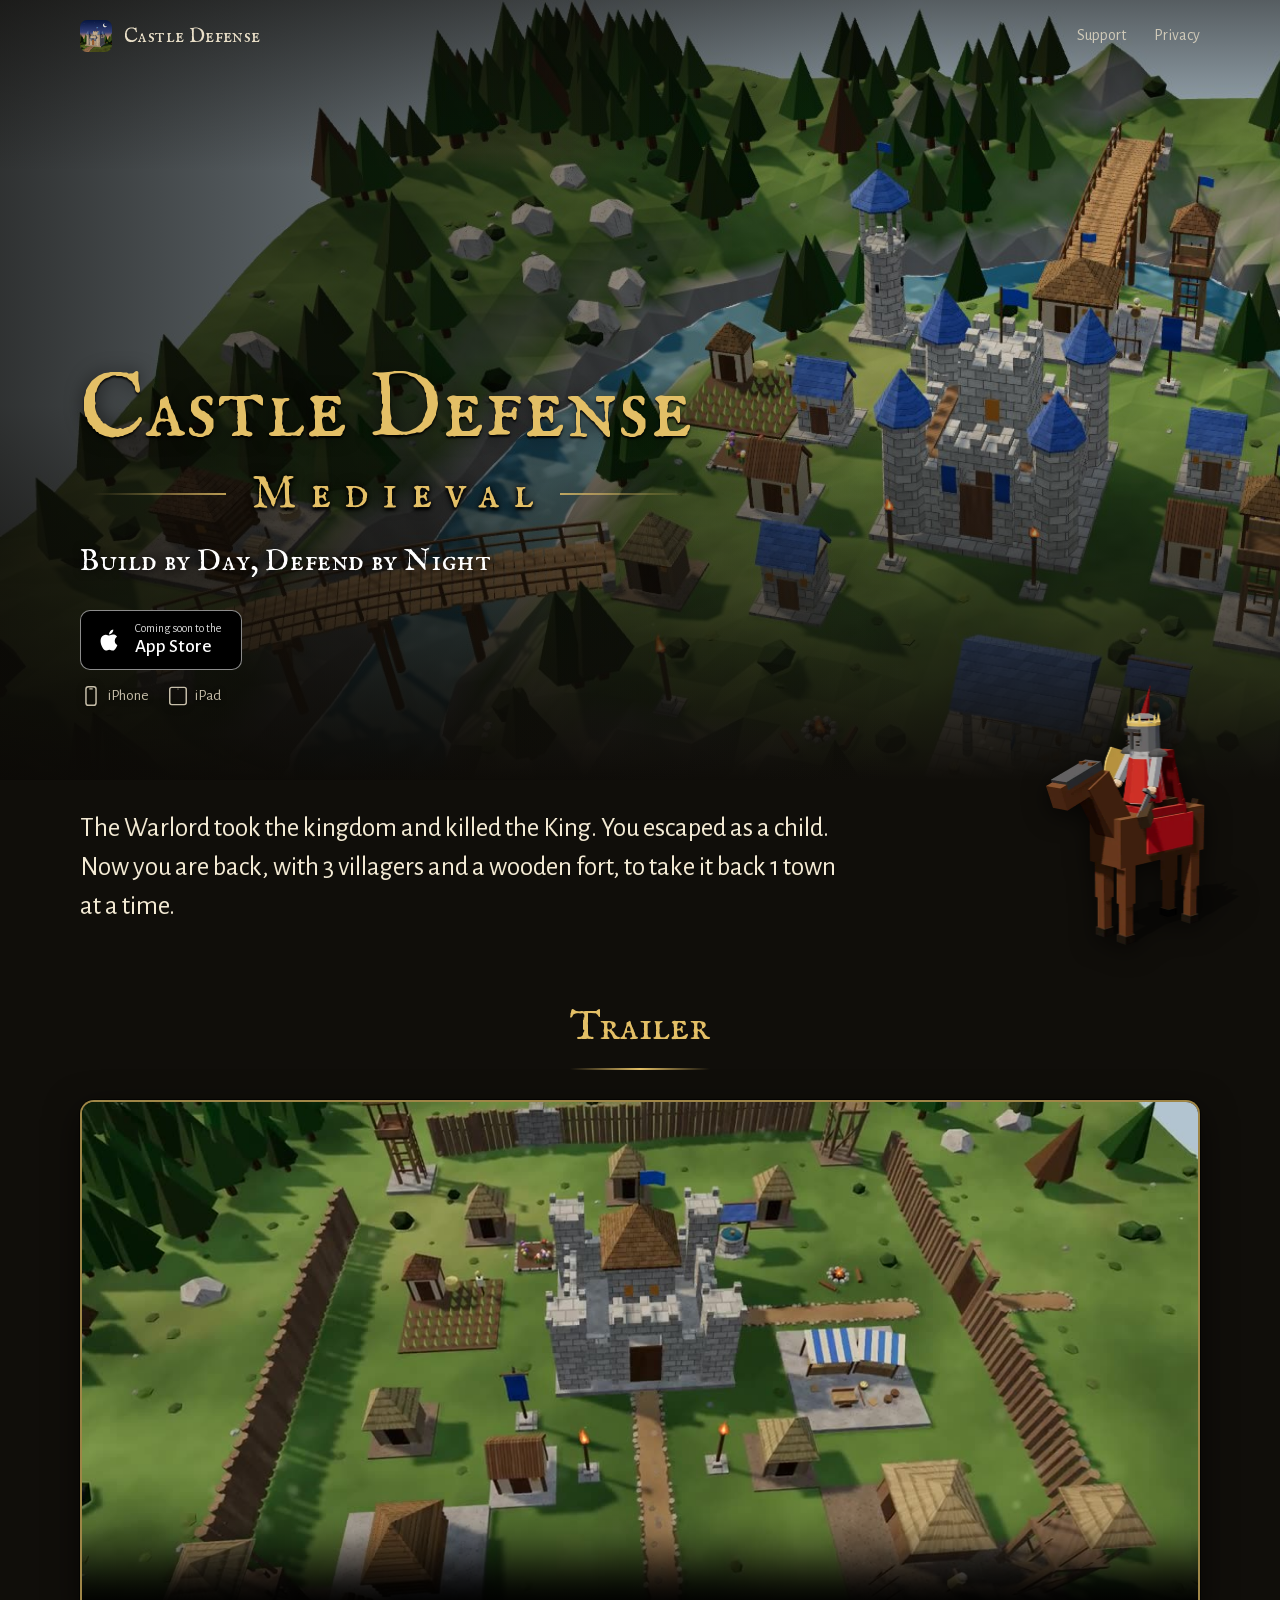
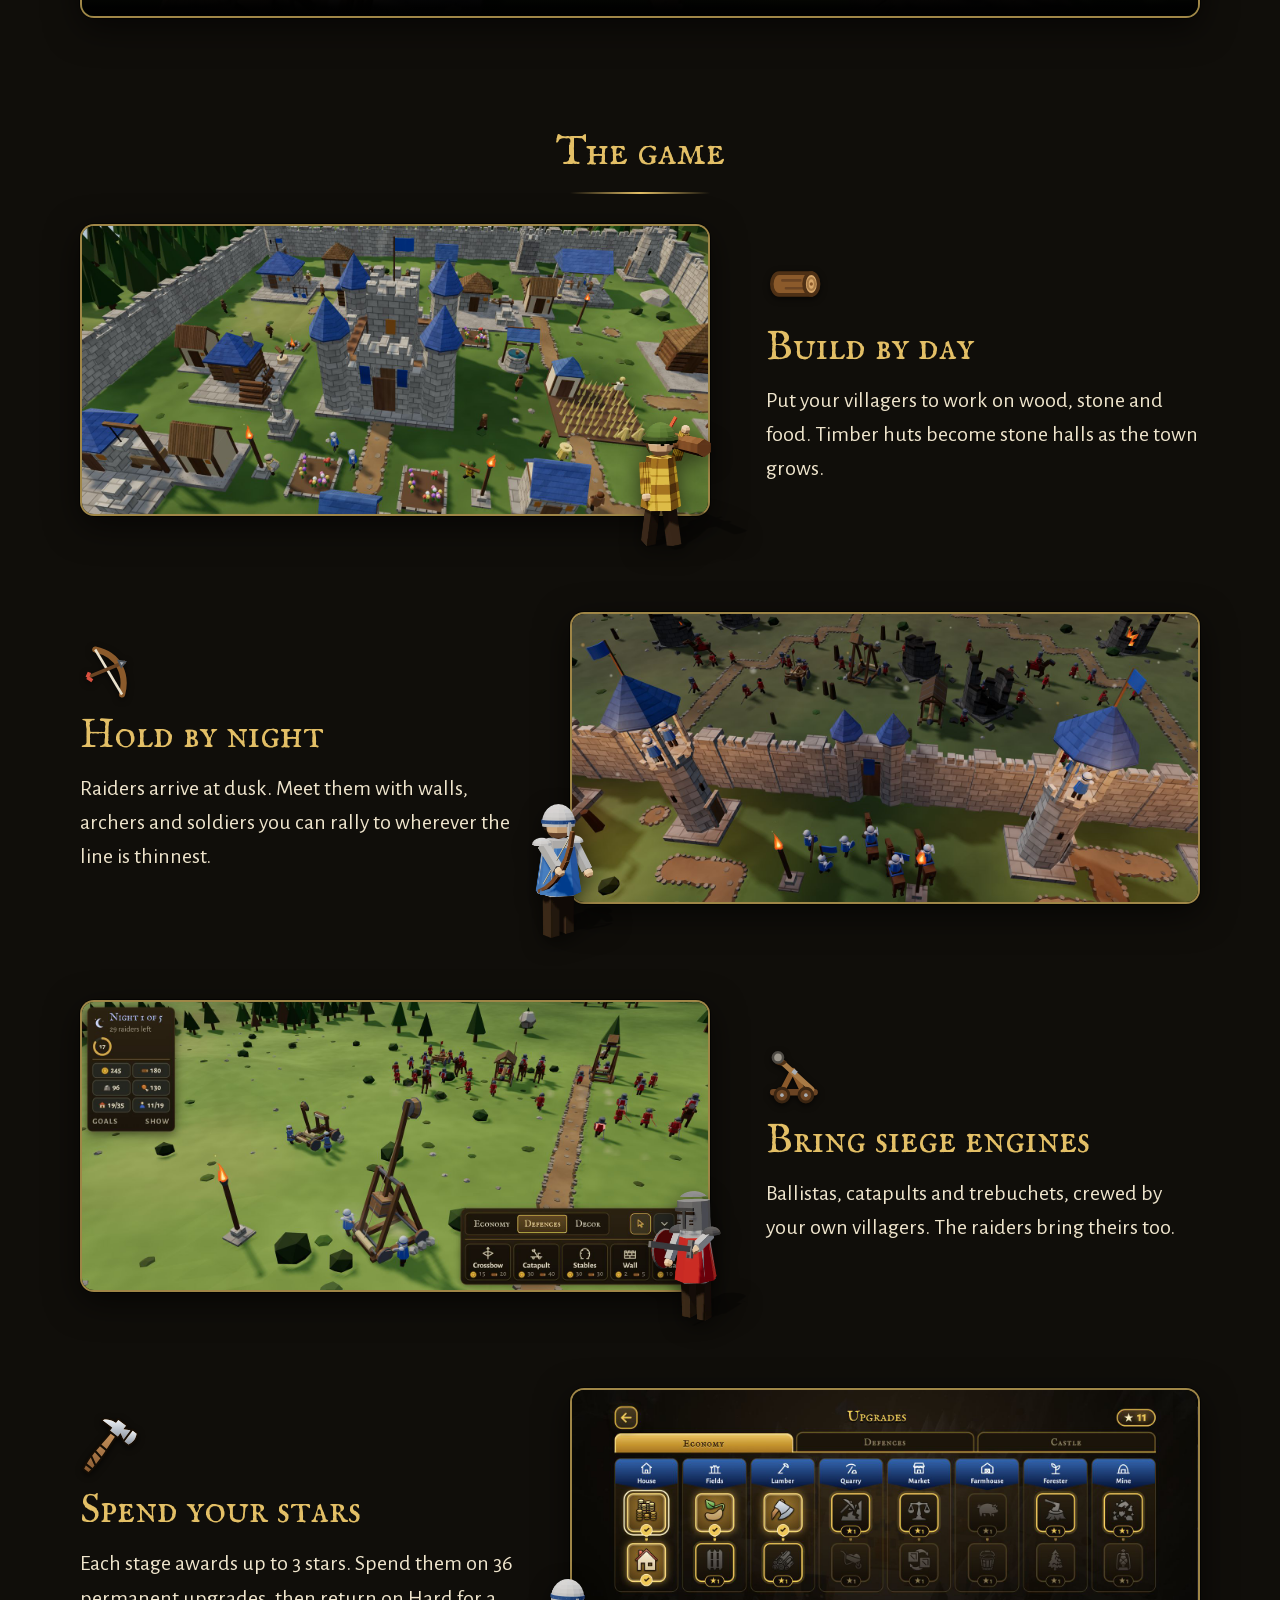
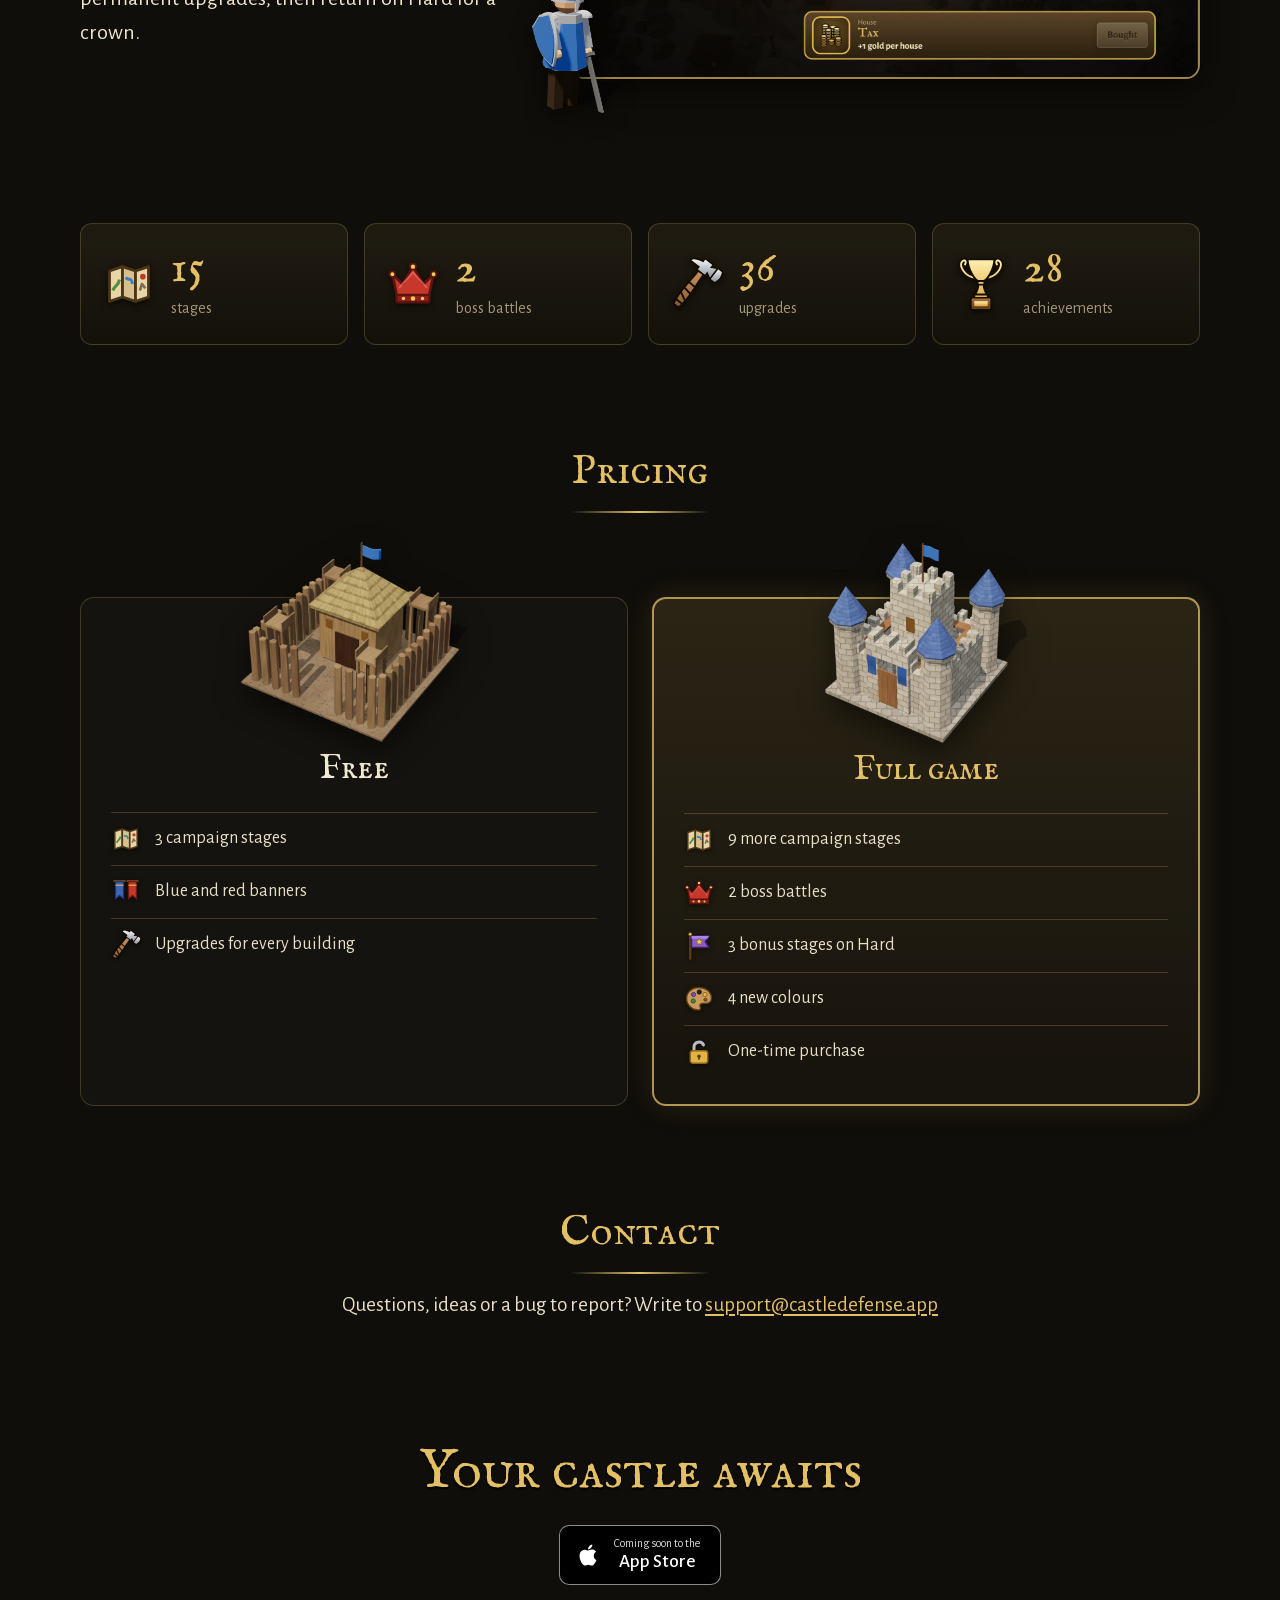
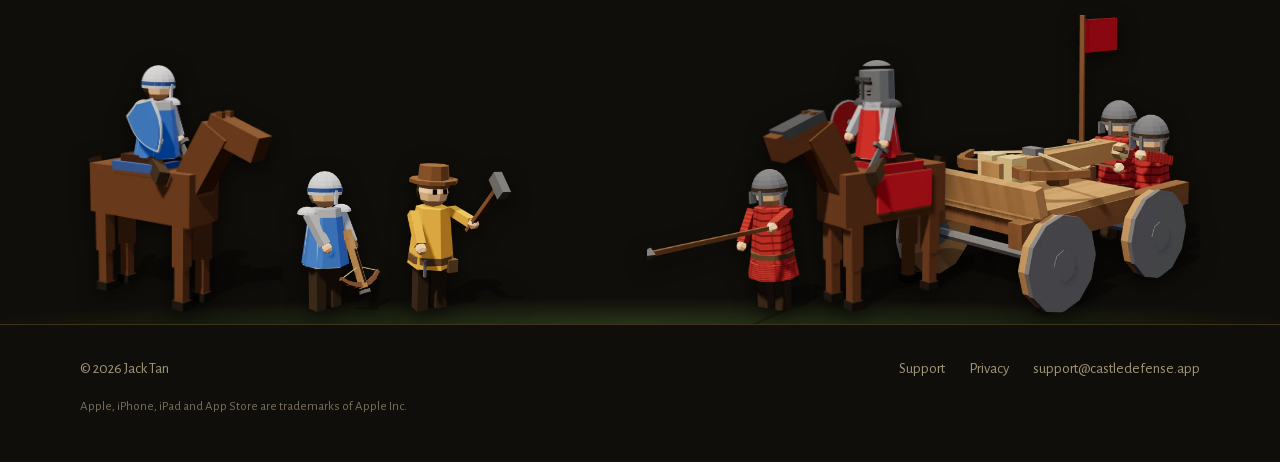
==== commit 926b3c43: "Trailer: the first one back Co-Authored-By: Claude Opus 5.5 <noreply@anthropic.com> Claude-Session: " ====
--- a/index.html
+++ b/index.html
@@ -38,7 +38,7 @@
 
 <section class="film"><div class="wrap">
   <h2 class="head">Trailer</h2>
-  <div class="frame"><video controls playsinline preload="metadata" poster="/img/trailer-poster.jpg"><source src="/video/trailer.mp4?v=2" type="video/mp4"></video></div>
+  <div class="frame"><video controls playsinline preload="metadata" poster="/img/trailer-poster.jpg"><source src="/video/trailer.mp4?v=3" type="video/mp4"></video></div>
 </div></section>
 
 <section class="feats"><div class="wrap">
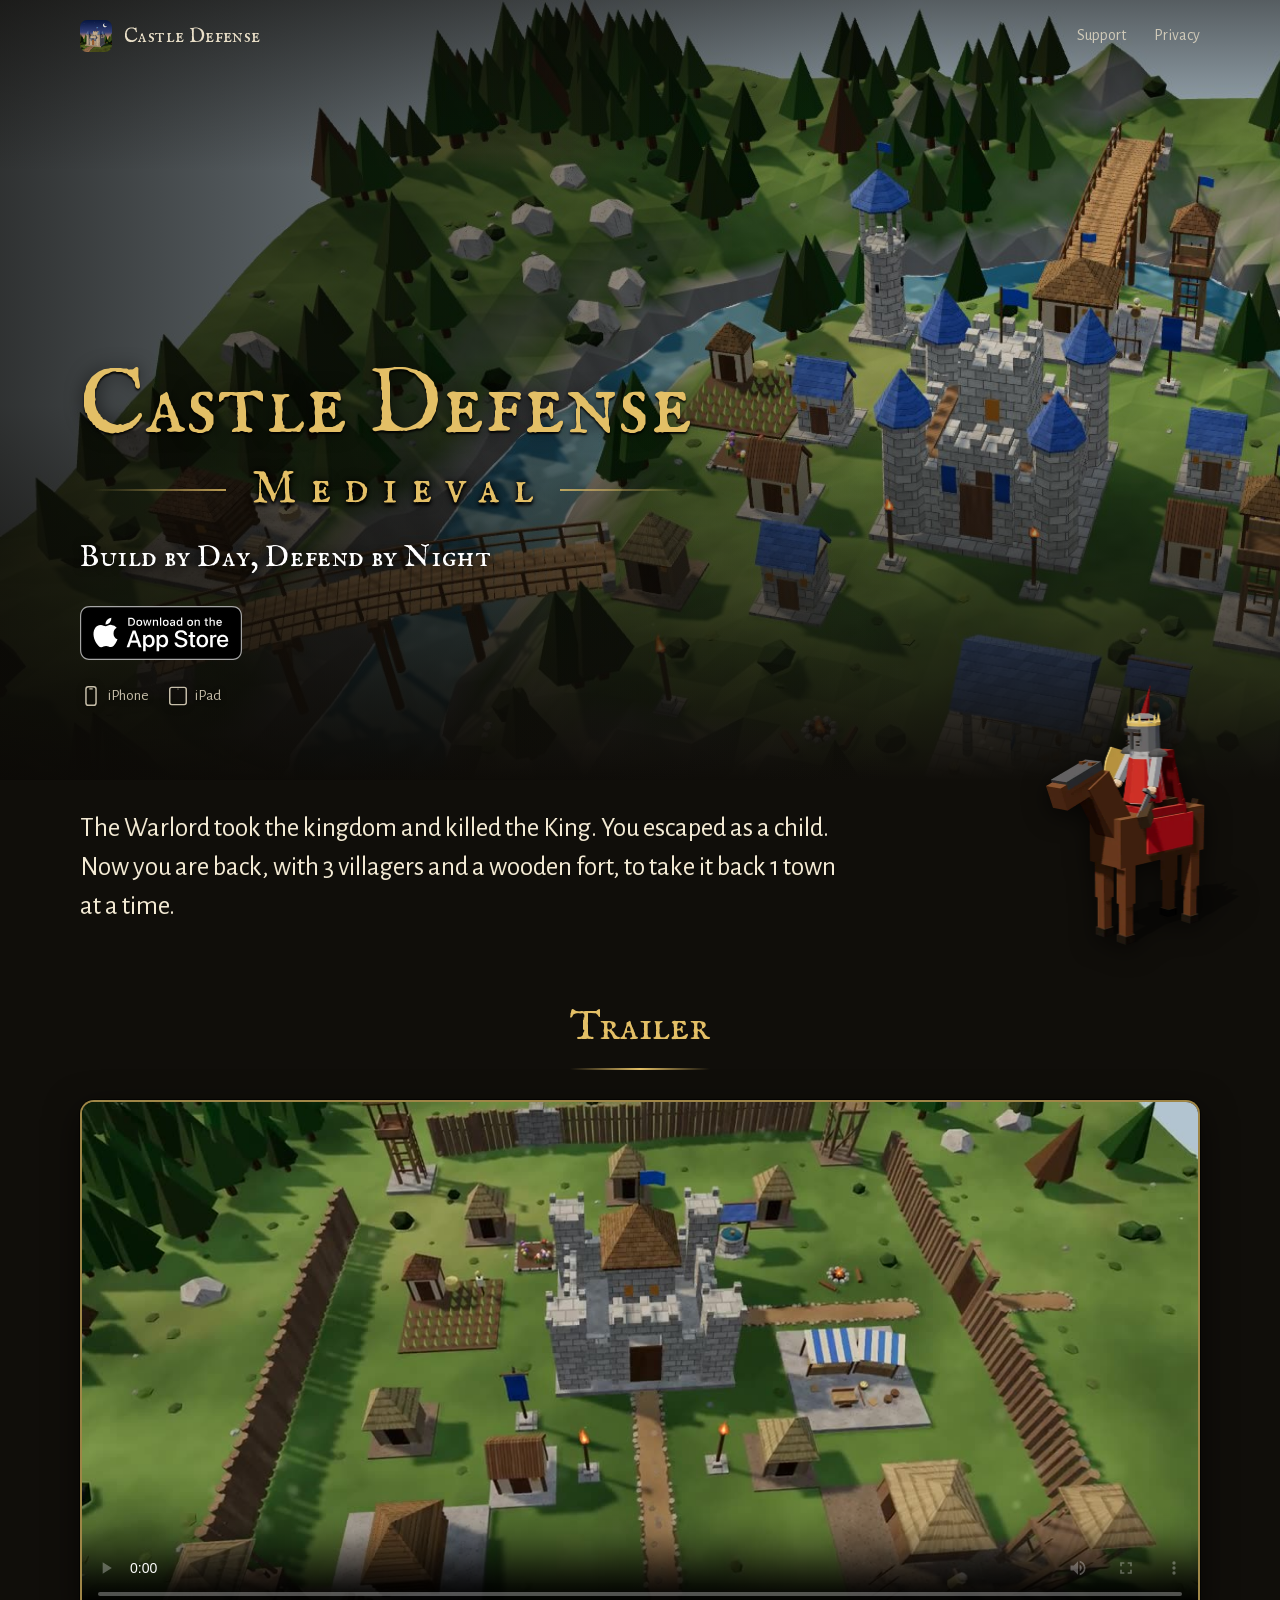
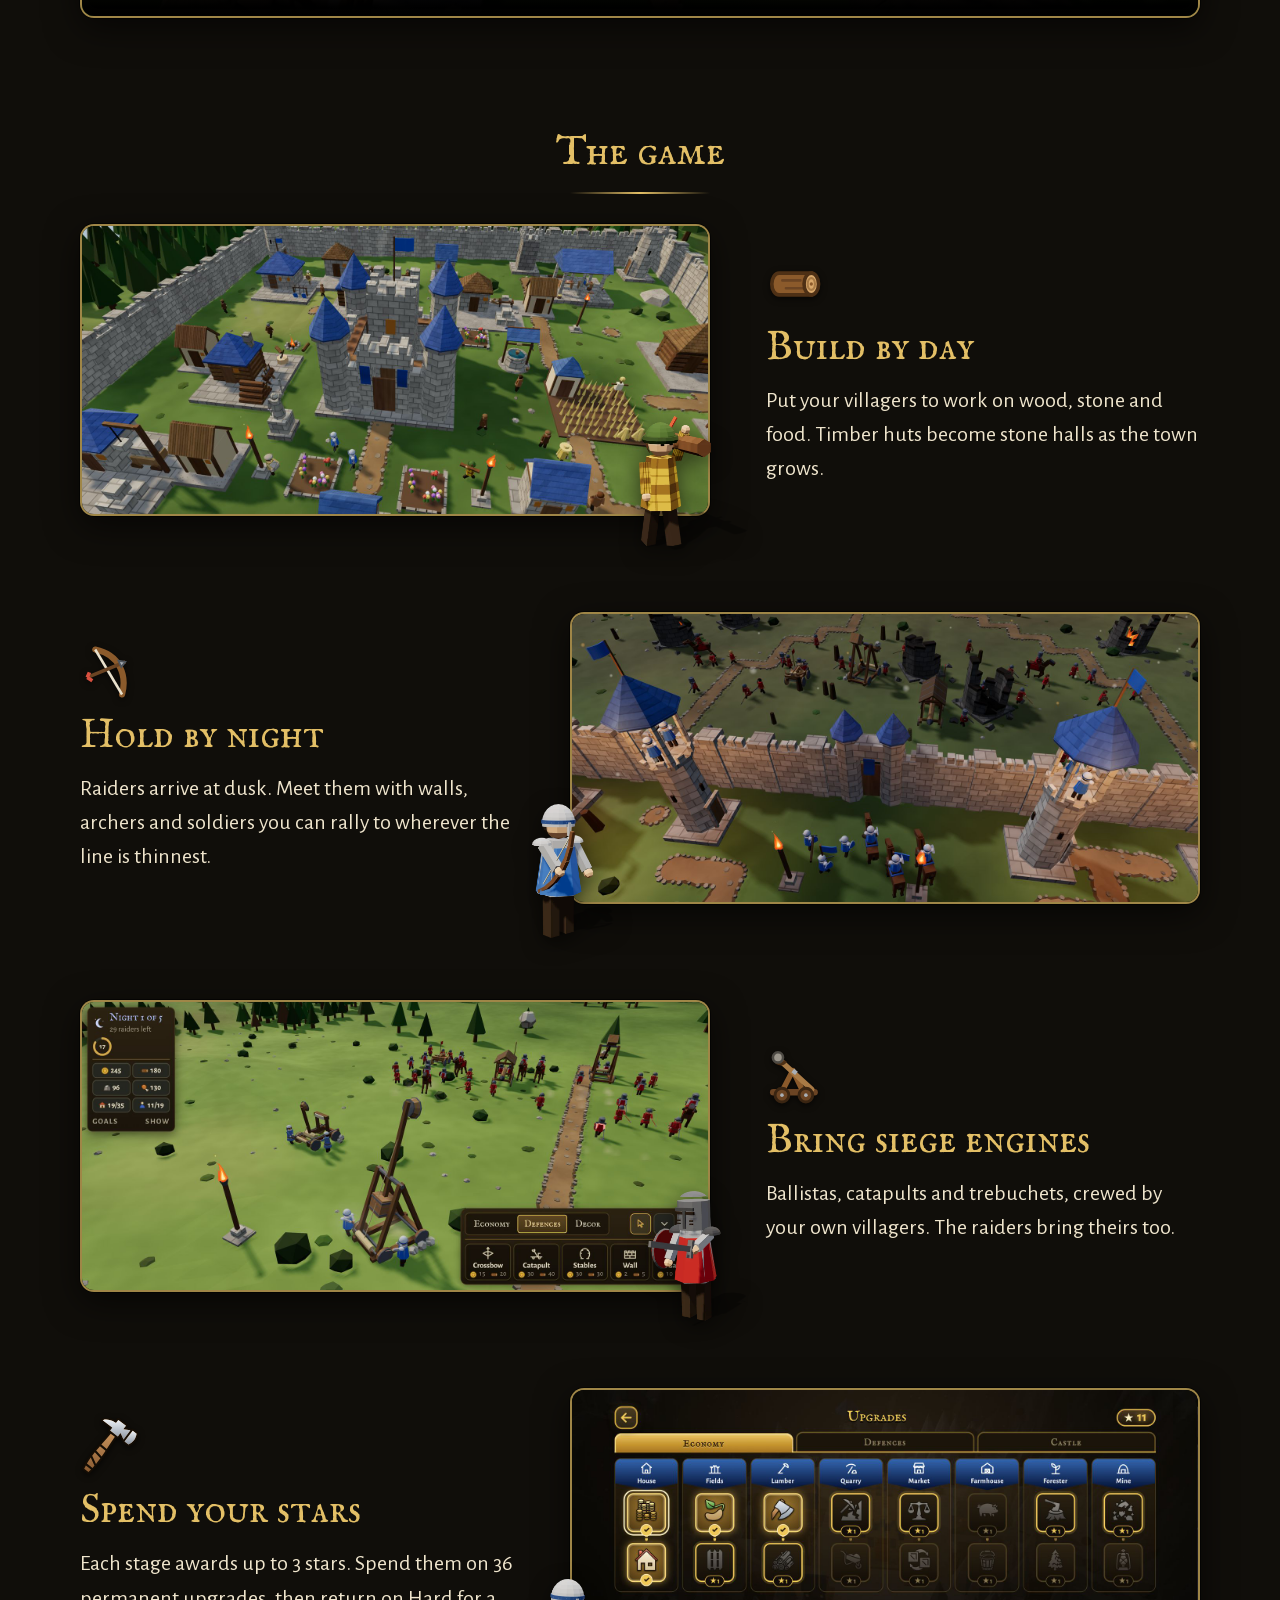
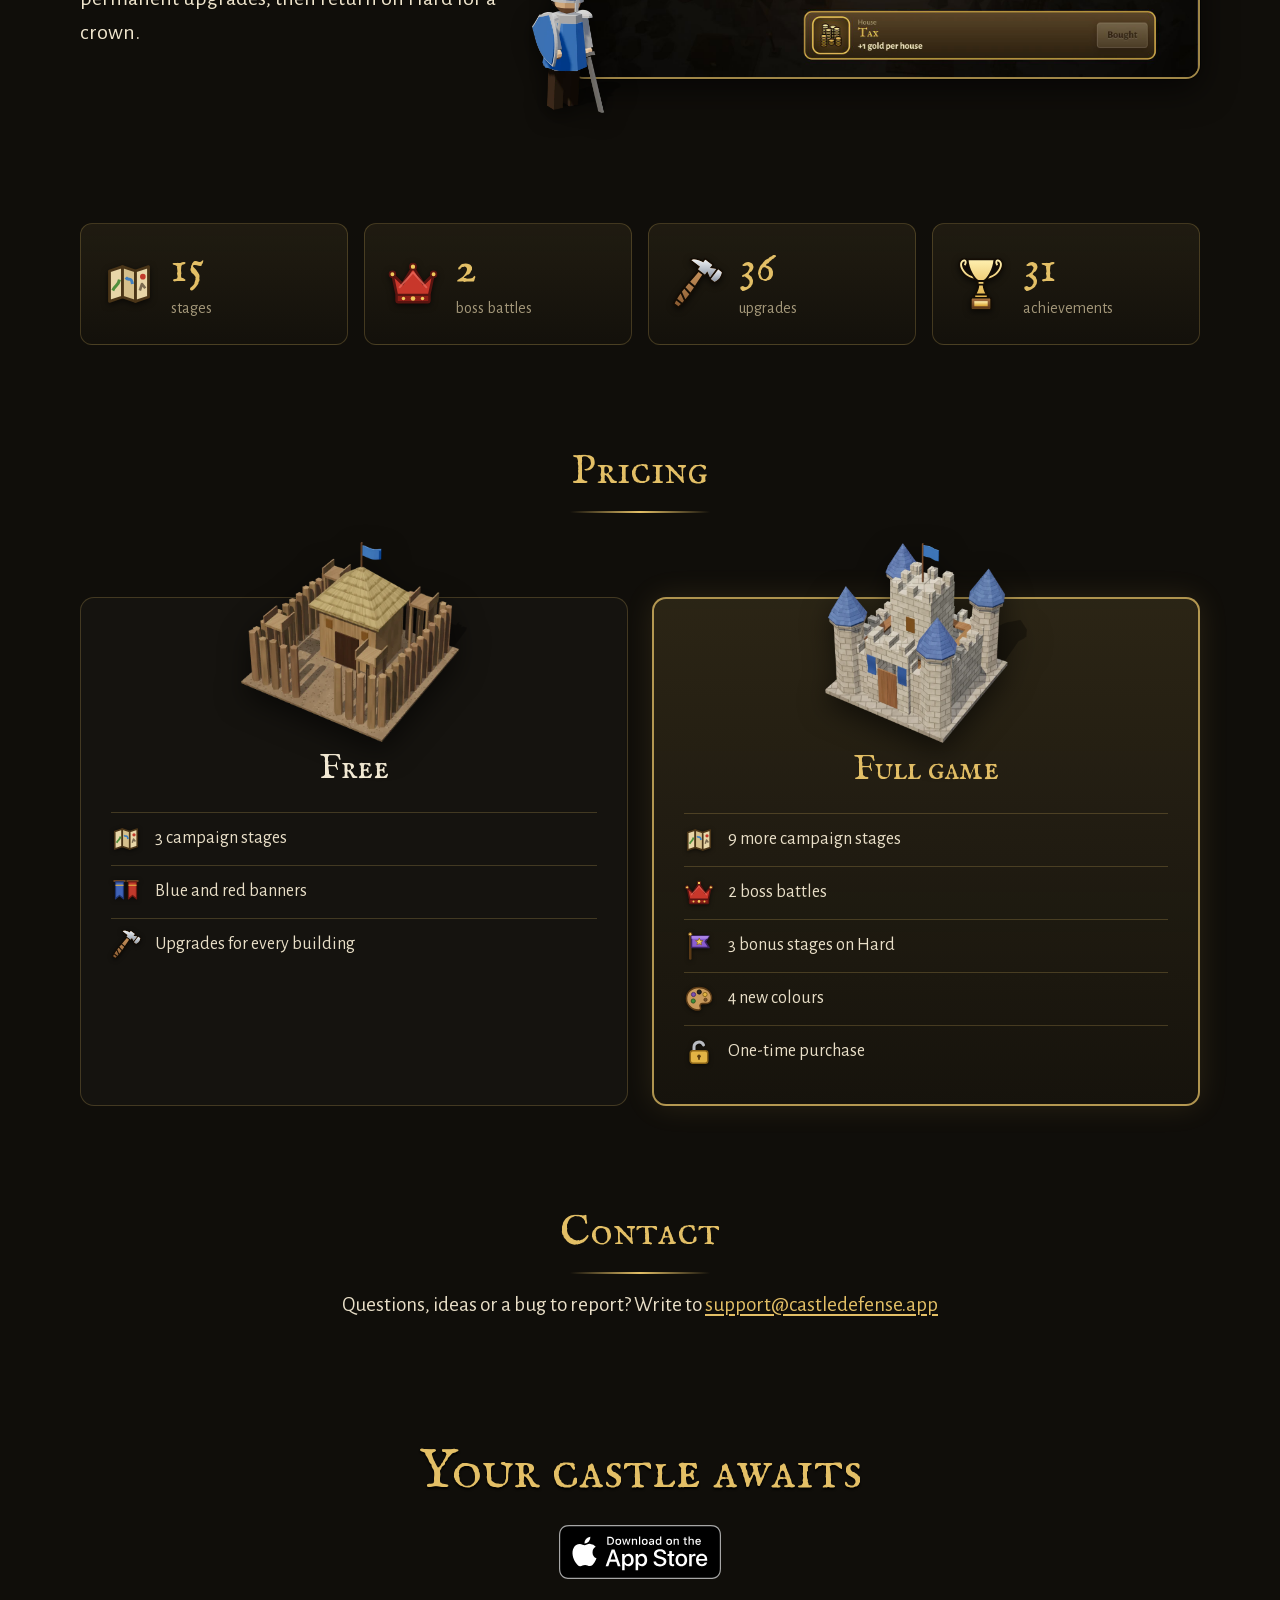
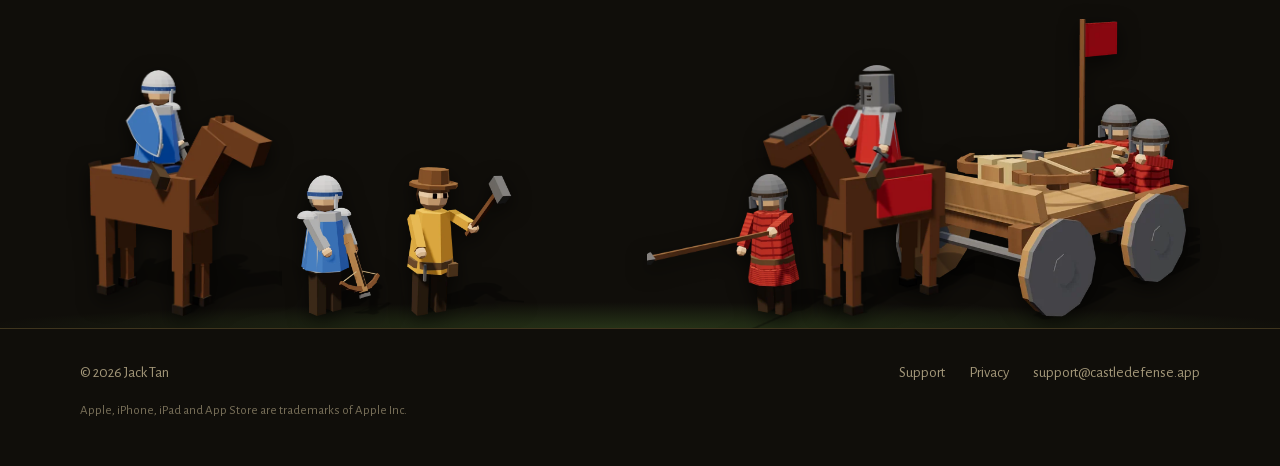
==== commit f518a72a: "App Store badge links to the live game; style.css v13 Co-Authored-By: Claude Opus 5.5 <noreply@anthr" ====
--- a/index.html
+++ b/index.html
@@ -14,7 +14,7 @@
 <meta name="theme-color" content="#100e0a">
 <link rel="icon" href="/img/icon-64.png">
 <link rel="apple-touch-icon" href="/img/icon-180.png">
-<link rel="stylesheet" href="/style.css?v=12">
+<link rel="stylesheet" href="/style.css?v=13">
 </head>
 <body>
 <header class="top"><div class="wrap">
@@ -25,8 +25,7 @@
 <div class="hero"><video class="heroVid" muted loop playsinline preload="auto" autoplay aria-hidden="true" tabindex="-1"></video><div class="wrap">
   <h1 aria-label="Castle Defense: Medieval">Castle Defense<span class="tSub">Medieval</span></h1>
   <p class="tag">Build by Day, Defend by Night</p>
-  <!-- APP_STORE: once the game is live, make this an <a> to the App Store page with Apple's own "Download on the App Store" badge -->
-  <span class="store"><svg viewBox="0 0 24 24" fill="currentColor" aria-hidden="true"><path d="M16.4 12.6c0-2.4 2-3.6 2.1-3.7-1.1-1.7-2.9-1.9-3.5-1.9-1.5-.2-2.9.9-3.7.9s-1.9-.9-3.2-.8c-1.6 0-3.1 1-4 2.4-1.7 3-.4 7.4 1.2 9.8.8 1.2 1.8 2.5 3 2.4 1.2 0 1.7-.8 3.1-.8s1.9.8 3.2.8 2.1-1.2 2.9-2.4c.9-1.4 1.3-2.7 1.3-2.8 0 0-2.5-1-2.4-3.9zM14 5.4c.7-.8 1.1-1.9 1-3-1 0-2.1.7-2.8 1.5-.6.7-1.2 1.8-1 2.9 1.1.1 2.1-.6 2.8-1.4z"/></svg><span><small>Coming soon to the</small><b>App Store</b></span></span>
+  <a class="badge" href="https://apps.apple.com/app/id6832629905"><img src="/img/appstore-badge.svg" alt="Download on the App Store" width="162" height="54"></a>
   <p class="plat"><span><svg viewBox="0 0 24 24" aria-hidden="true"><rect x="6.5" y="1.8" width="11" height="20.4" rx="2.6" fill="none" stroke="currentColor" stroke-width="1.6"/><rect x="10" y="3.6" width="4" height="1.3" rx=".65" fill="currentColor"/></svg>iPhone</span><span><svg viewBox="0 0 24 24" aria-hidden="true"><rect x="3" y="2.6" width="18" height="18.8" rx="2.2" fill="none" stroke="currentColor" stroke-width="1.6"/><circle cx="12" cy="4.4" r=".6" fill="currentColor"/></svg>iPad</span></p>
 </div></div>
 
@@ -58,7 +57,7 @@
     <li><img src="/img/ico/map.svg" alt=""><b>15</b><span>stages</span></li>
     <li><img src="/img/ico/crown.svg" alt=""><b>2</b><span>boss battles</span></li>
     <li><img src="/img/ico/hammer.svg" alt=""><b>36</b><span>upgrades</span></li>
-    <li><img src="/img/ico/trophy.svg" alt=""><b>28</b><span>achievements</span></li>
+    <li><img src="/img/ico/trophy.svg" alt=""><b>31</b><span>achievements</span></li>
   </ul>
 </div></section>
 
@@ -81,7 +80,7 @@
 
 <section class="end"><div class="wrap">
   <h2>Your castle awaits</h2>
-  <span class="store"><svg viewBox="0 0 24 24" fill="currentColor" aria-hidden="true"><path d="M16.4 12.6c0-2.4 2-3.6 2.1-3.7-1.1-1.7-2.9-1.9-3.5-1.9-1.5-.2-2.9.9-3.7.9s-1.9-.9-3.2-.8c-1.6 0-3.1 1-4 2.4-1.7 3-.4 7.4 1.2 9.8.8 1.2 1.8 2.5 3 2.4 1.2 0 1.7-.8 3.1-.8s1.9.8 3.2.8 2.1-1.2 2.9-2.4c.9-1.4 1.3-2.7 1.3-2.8 0 0-2.5-1-2.4-3.9zM14 5.4c.7-.8 1.1-1.9 1-3-1 0-2.1.7-2.8 1.5-.6.7-1.2 1.8-1 2.9 1.1.1 2.1-.6 2.8-1.4z"/></svg><span><small>Coming soon to the</small><b>App Store</b></span></span>
+  <a class="badge" href="https://apps.apple.com/app/id6832629905"><img src="/img/appstore-badge.svg" alt="Download on the App Store" width="162" height="54"></a>
   <div class="army" aria-hidden="true">
     <div class="side town"><img src="/img/fig/rider.webp?v=4" alt="" loading="lazy" style="z-index:1;--h:1.296;--b:0.000"><img src="/img/fig/crossbow.webp?v=4" alt="" loading="lazy" style="z-index:2;--h:0.74;--b:0.000"><img src="/img/fig/builder.webp?v=4" alt="" loading="lazy" style="z-index:3;--h:0.785;--b:0.000"></div>
     <div class="side foe"><img src="/img/fig/raider_spear.webp?v=4" alt="" loading="lazy" style="z-index:3;--h:0.962;--b:0.221"><img src="/img/fig/raider_horse.webp?v=4" alt="" loading="lazy" style="z-index:2;--h:1.323;--b:0.000"><img src="/img/fig/raider_ballista.webp?v=4" alt="" loading="lazy" style="z-index:1;--h:1.584;--b:0.013"></div>
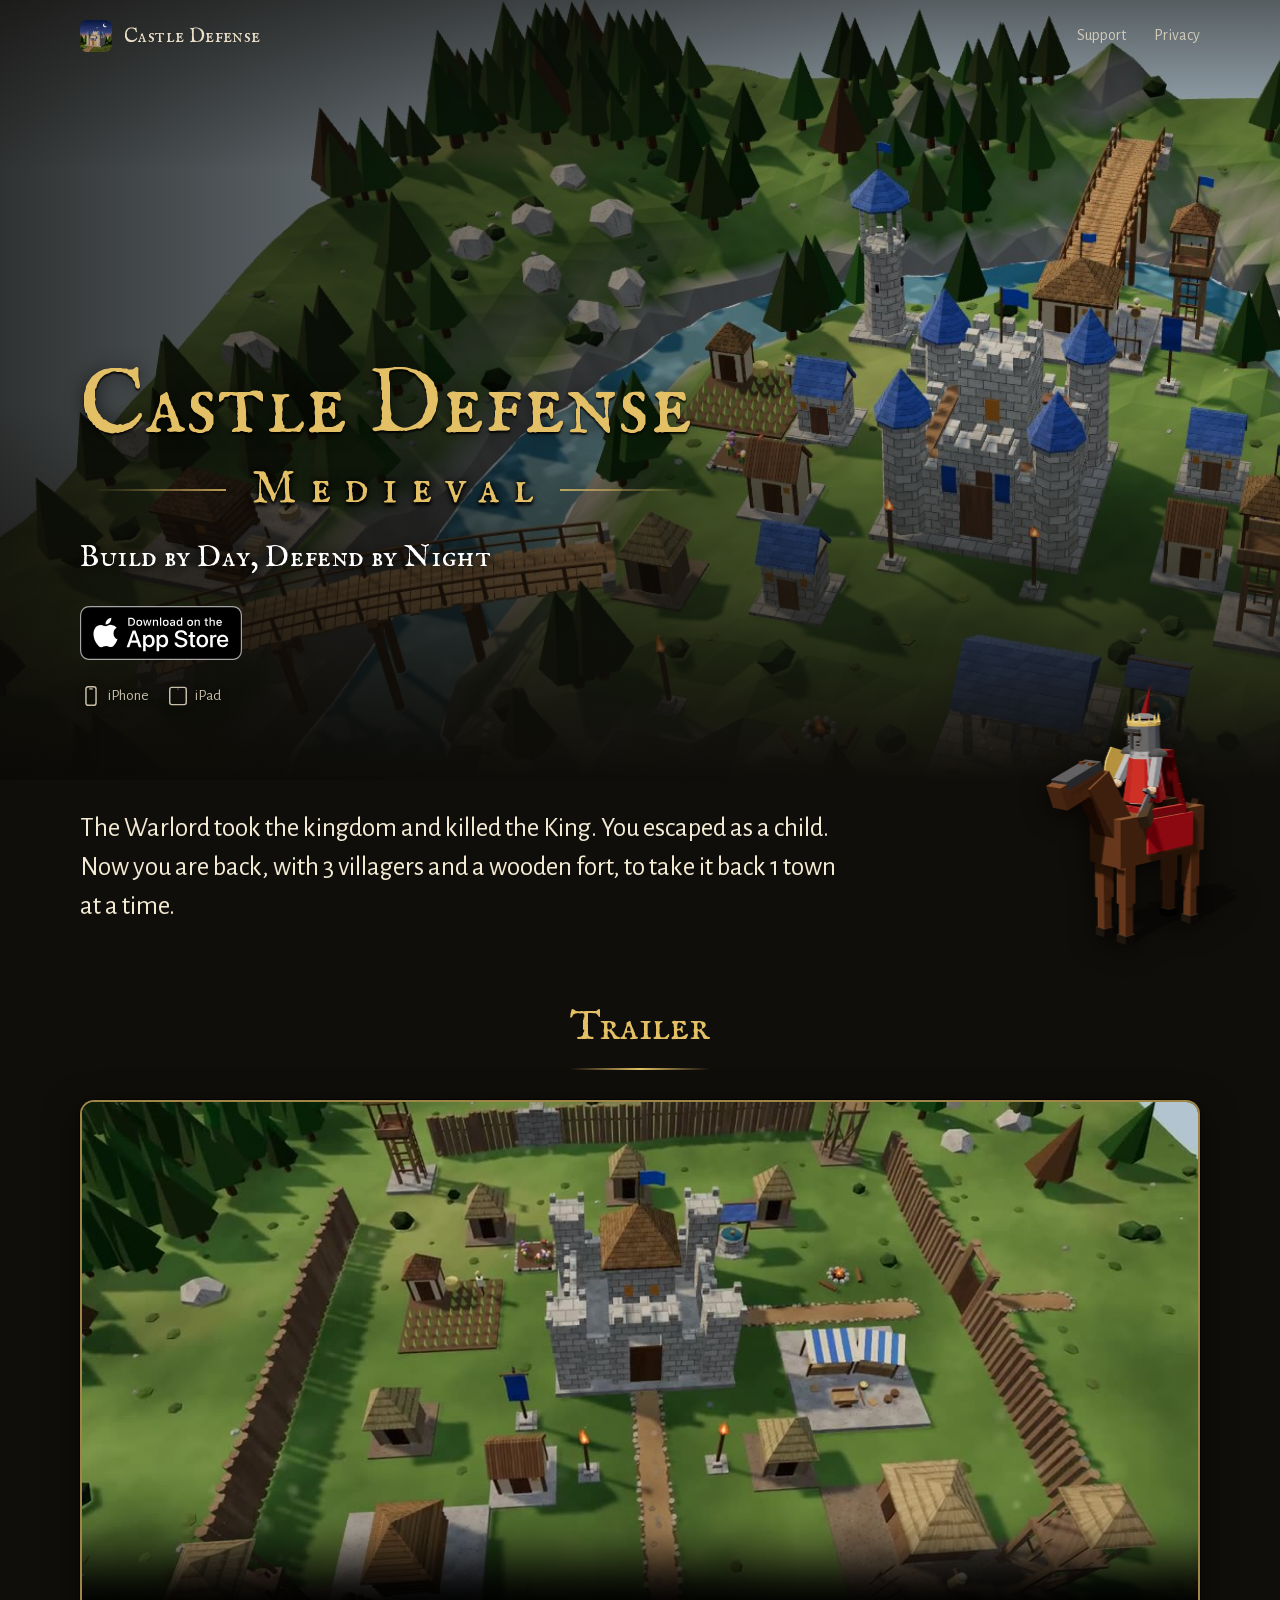
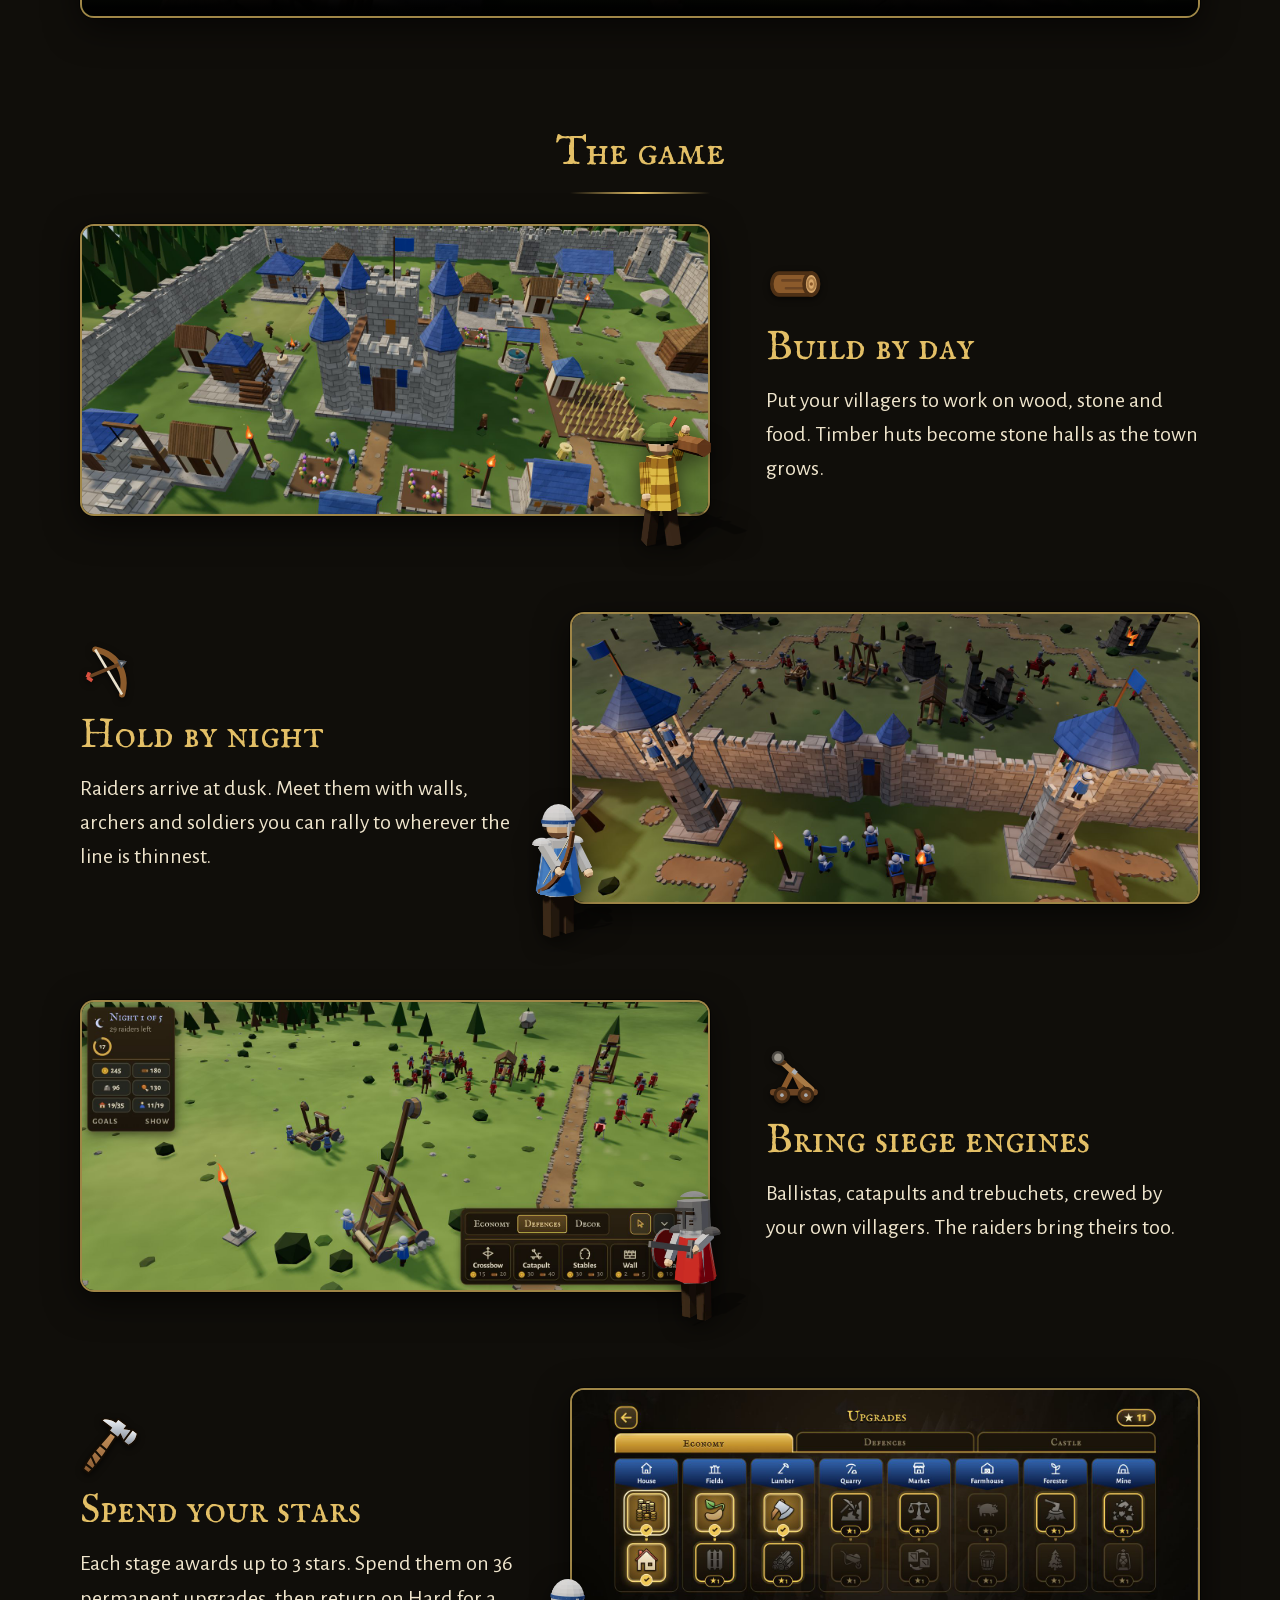
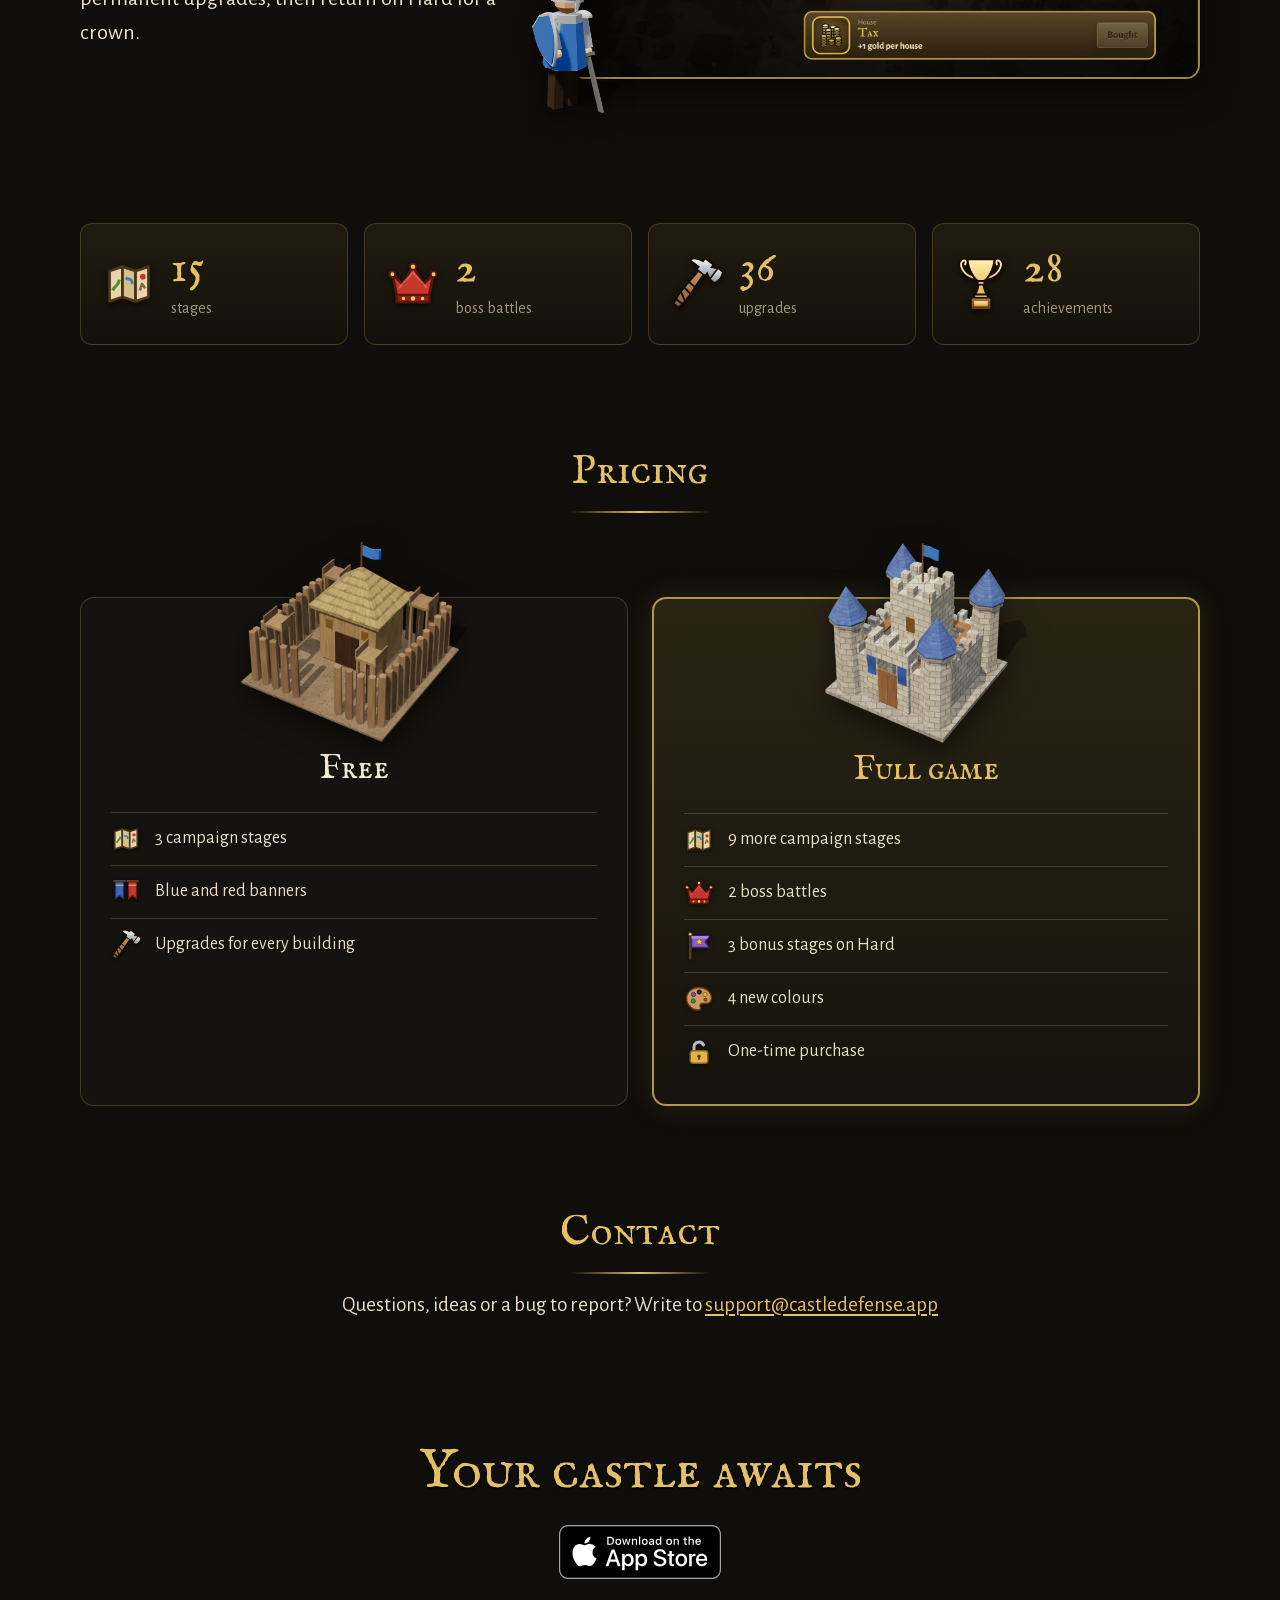
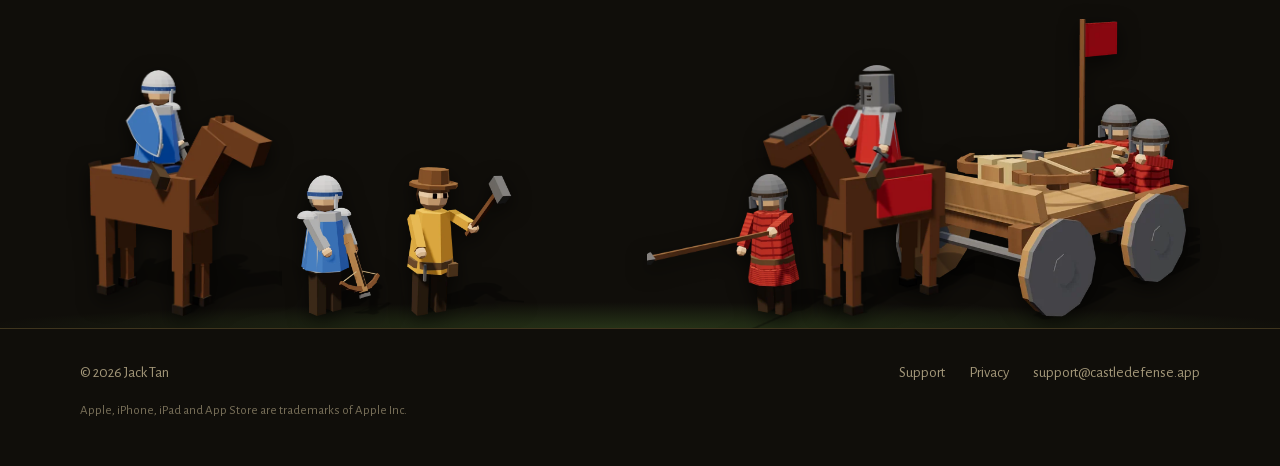
==== commit 2cac2f2f: "28 achievements (the heroes' three come later) Co-Authored-By: Claude Opus 5.5 <noreply@anthropic.co" ====
--- a/index.html
+++ b/index.html
@@ -57,7 +57,7 @@
     <li><img src="/img/ico/map.svg" alt=""><b>15</b><span>stages</span></li>
     <li><img src="/img/ico/crown.svg" alt=""><b>2</b><span>boss battles</span></li>
     <li><img src="/img/ico/hammer.svg" alt=""><b>36</b><span>upgrades</span></li>
-    <li><img src="/img/ico/trophy.svg" alt=""><b>31</b><span>achievements</span></li>
+    <li><img src="/img/ico/trophy.svg" alt=""><b>28</b><span>achievements</span></li>
   </ul>
 </div></section>
 
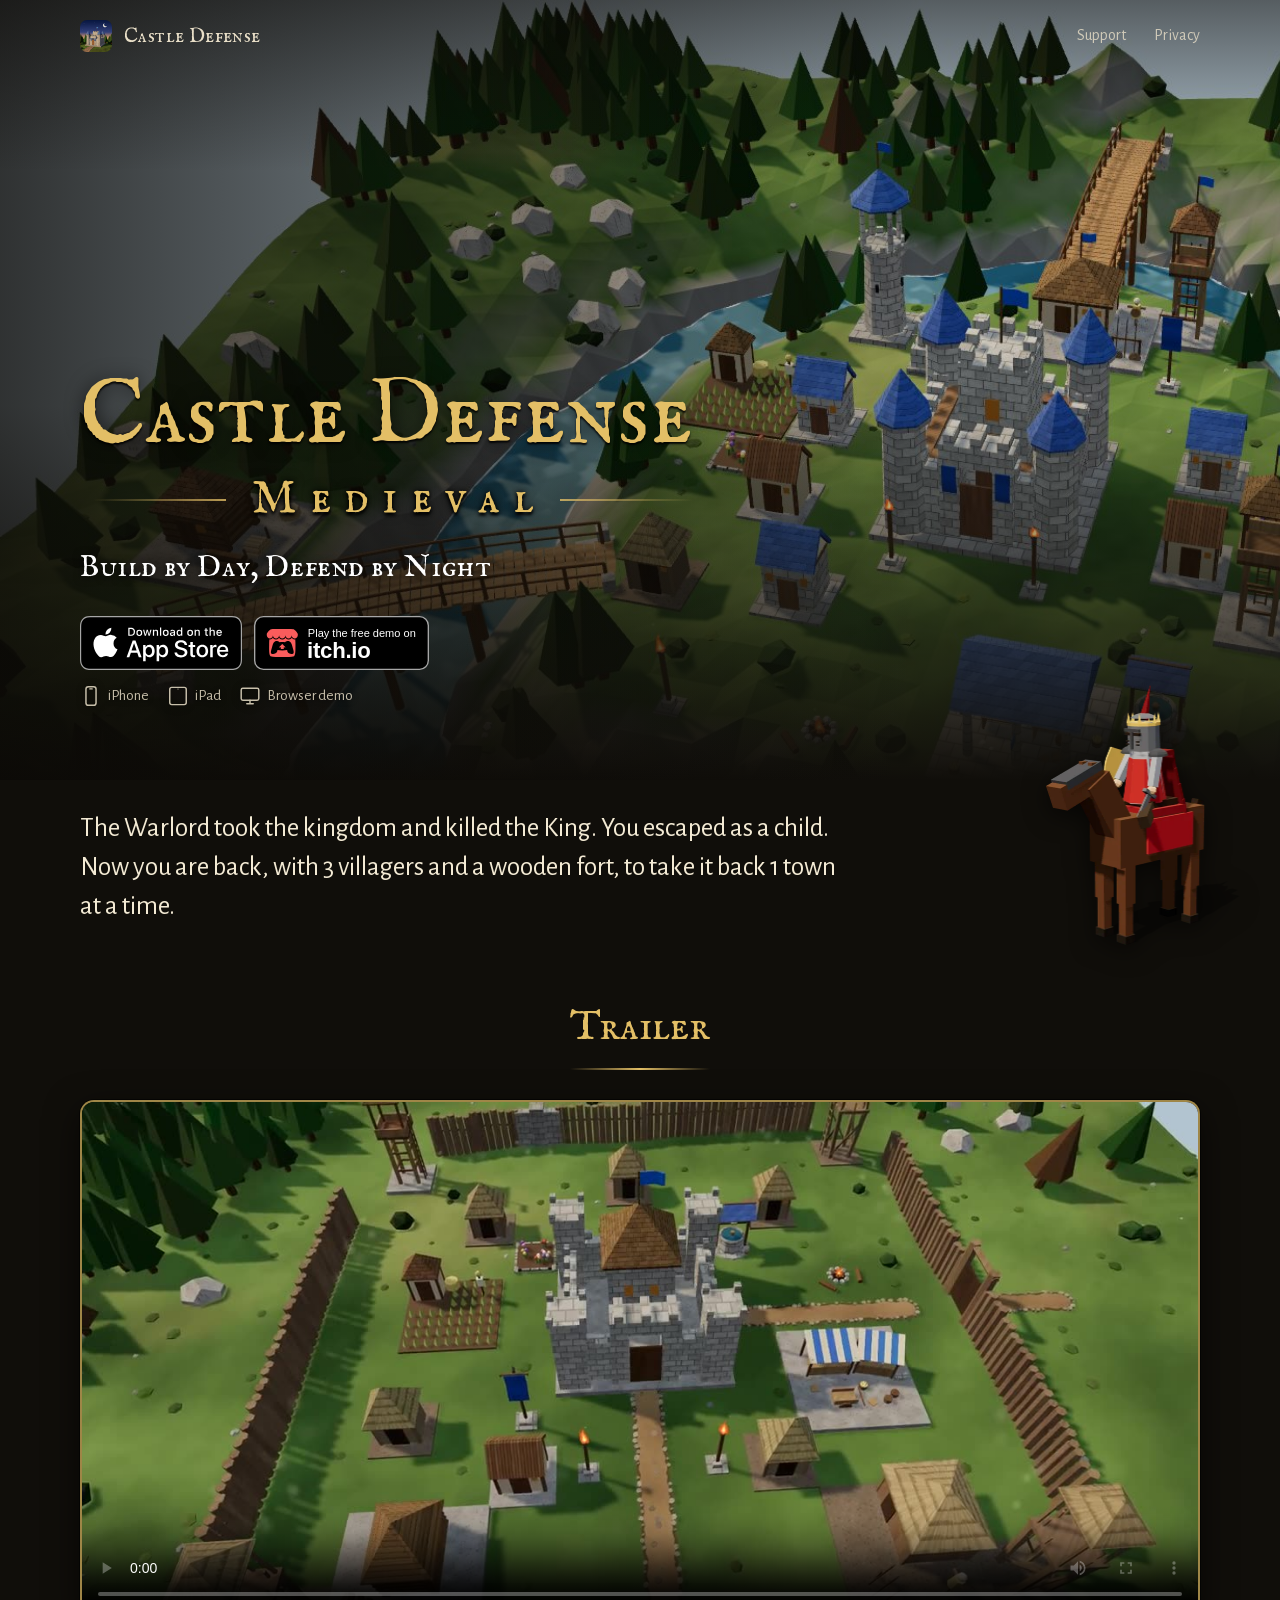
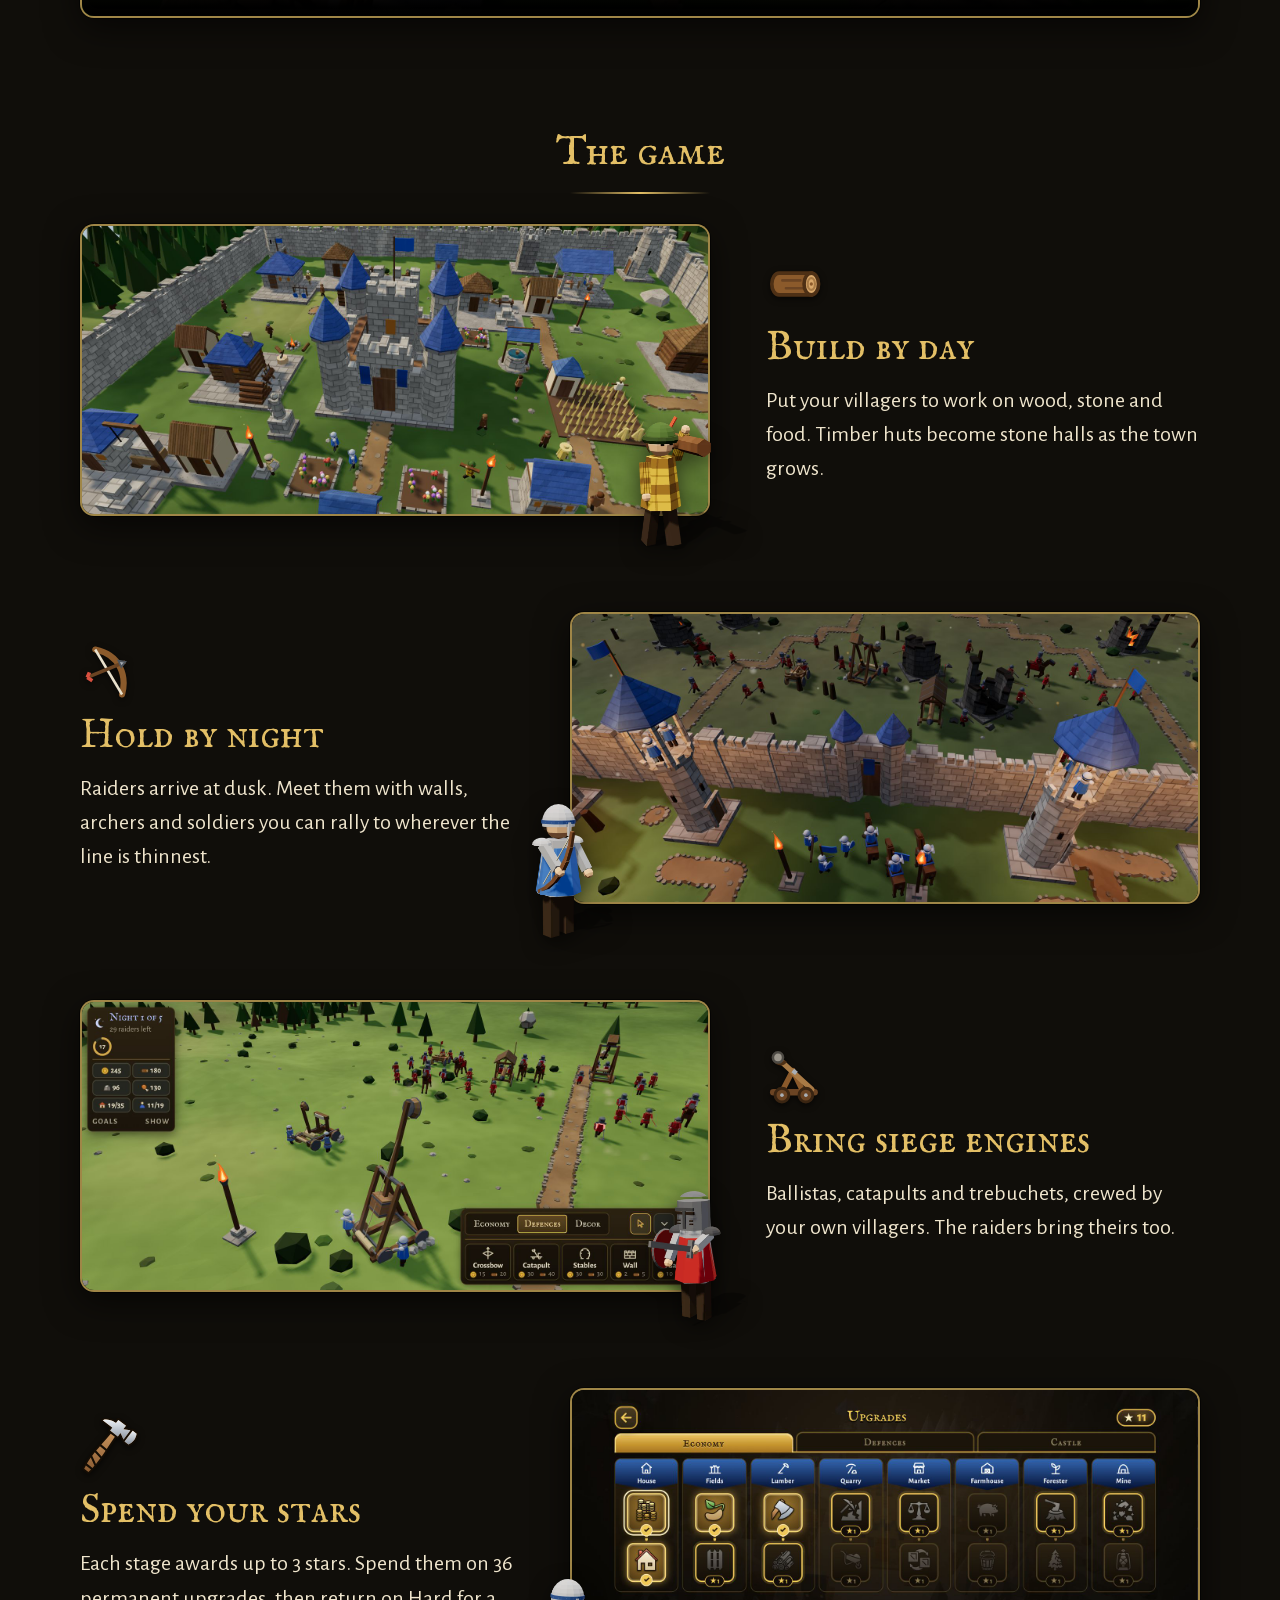
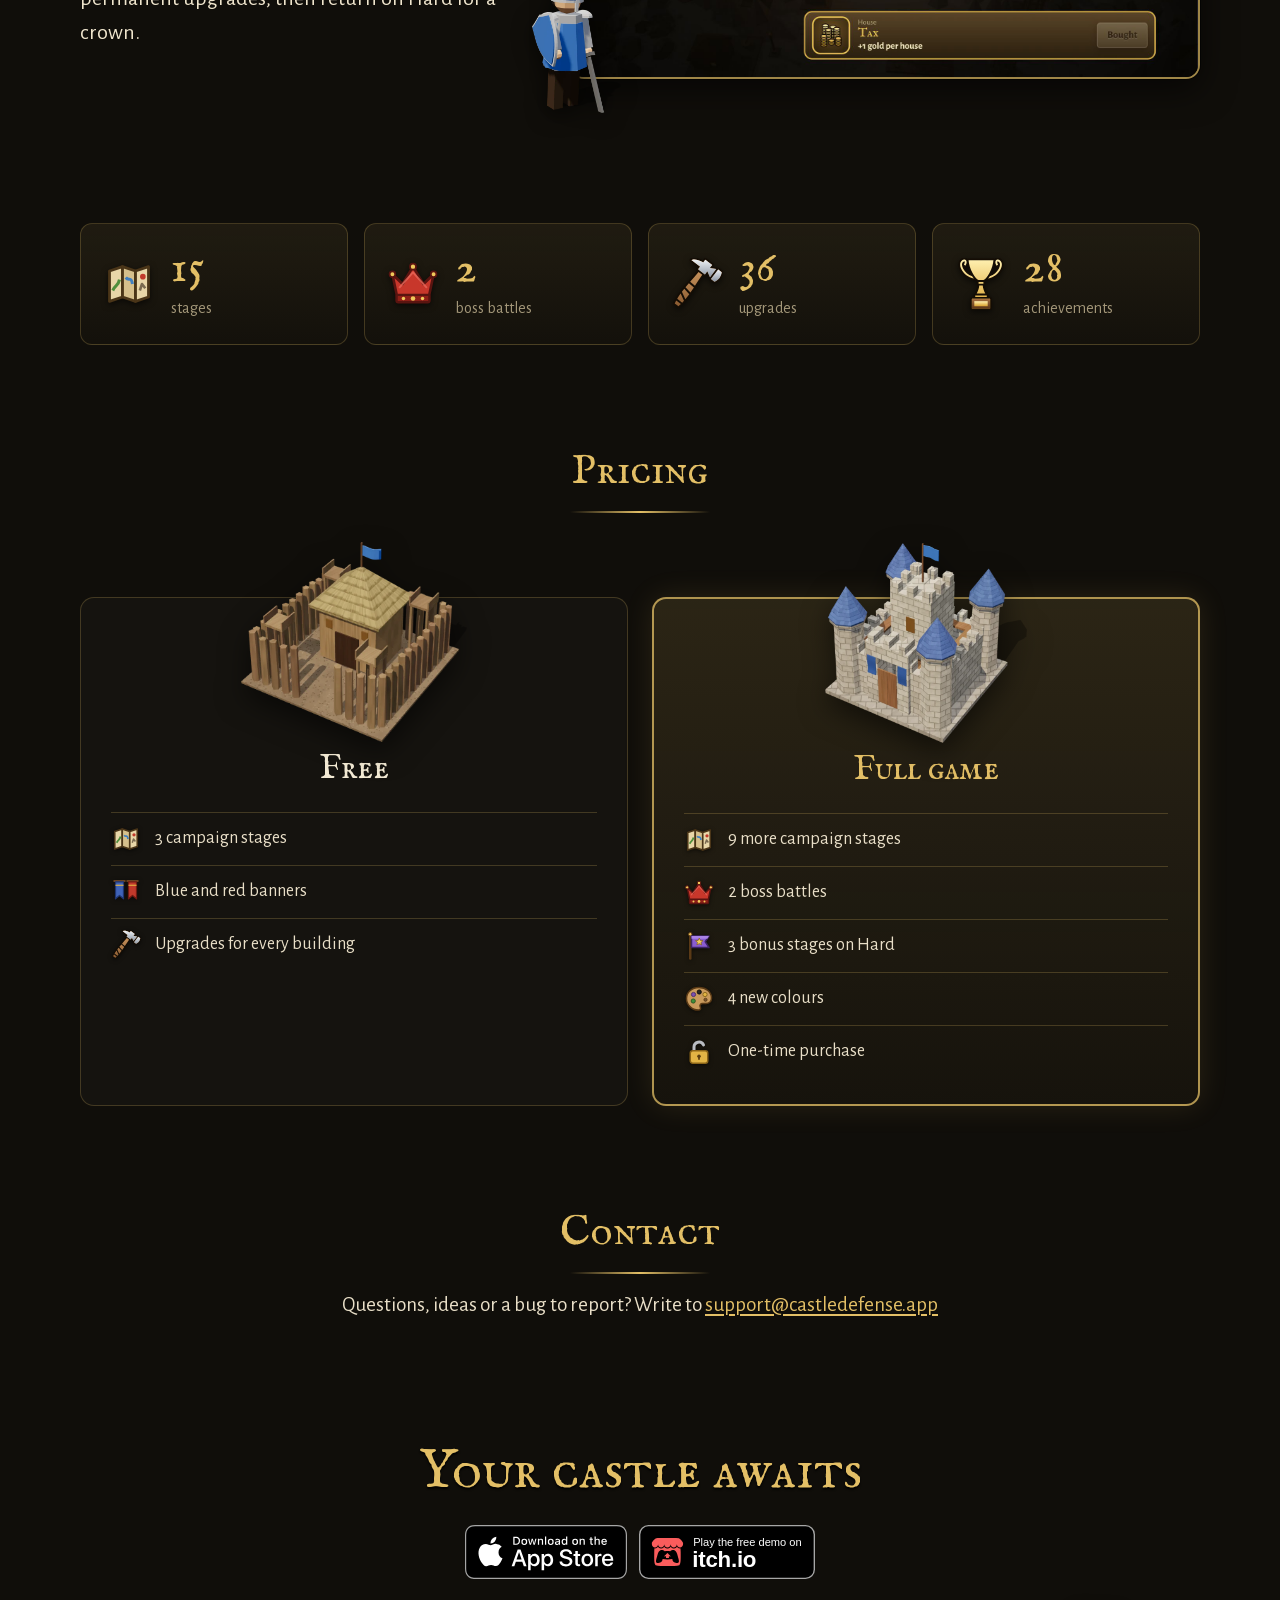
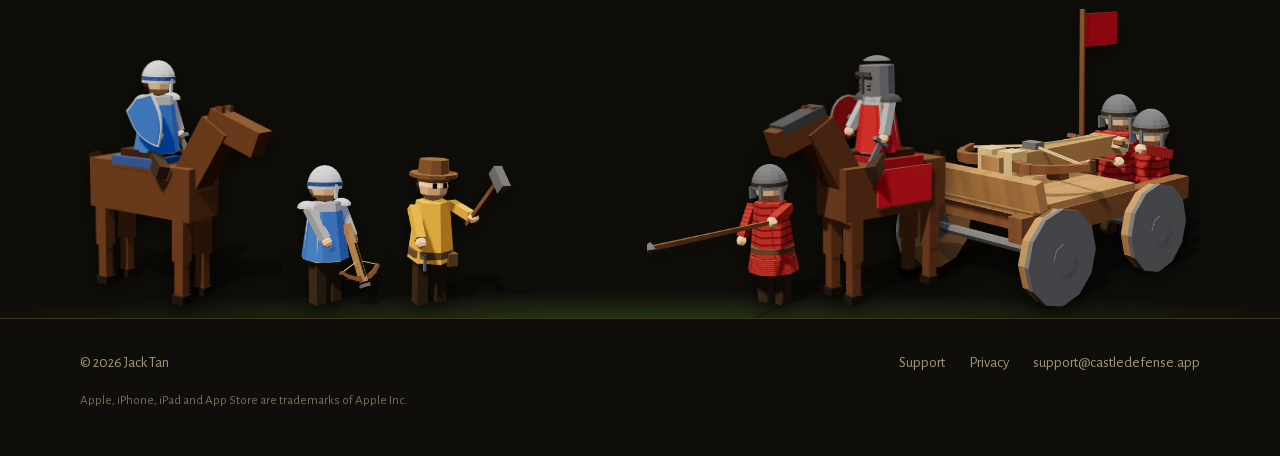
==== commit d81bb7ae: "itch.io demo badge beside the App Store badge; style.css v14 Co-Authored-By: Claude Opus 5.5 <norepl" ====
--- a/index.html
+++ b/index.html
@@ -14,7 +14,7 @@
 <meta name="theme-color" content="#100e0a">
 <link rel="icon" href="/img/icon-64.png">
 <link rel="apple-touch-icon" href="/img/icon-180.png">
-<link rel="stylesheet" href="/style.css?v=13">
+<link rel="stylesheet" href="/style.css?v=14">
 </head>
 <body>
 <header class="top"><div class="wrap">
@@ -25,8 +25,8 @@
 <div class="hero"><video class="heroVid" muted loop playsinline preload="auto" autoplay aria-hidden="true" tabindex="-1"></video><div class="wrap">
   <h1 aria-label="Castle Defense: Medieval">Castle Defense<span class="tSub">Medieval</span></h1>
   <p class="tag">Build by Day, Defend by Night</p>
-  <a class="badge" href="https://apps.apple.com/app/id6832629905"><img src="/img/appstore-badge.svg" alt="Download on the App Store" width="162" height="54"></a>
-  <p class="plat"><span><svg viewBox="0 0 24 24" aria-hidden="true"><rect x="6.5" y="1.8" width="11" height="20.4" rx="2.6" fill="none" stroke="currentColor" stroke-width="1.6"/><rect x="10" y="3.6" width="4" height="1.3" rx=".65" fill="currentColor"/></svg>iPhone</span><span><svg viewBox="0 0 24 24" aria-hidden="true"><rect x="3" y="2.6" width="18" height="18.8" rx="2.2" fill="none" stroke="currentColor" stroke-width="1.6"/><circle cx="12" cy="4.4" r=".6" fill="currentColor"/></svg>iPad</span></p>
+  <div class="stores"><a class="badge" href="https://apps.apple.com/app/id6832629905"><img src="/img/appstore-badge.svg" alt="Download on the App Store" width="162" height="54"></a><a class="badge" href="https://noobstickz.itch.io/castledefense-medieval"><img src="/img/itch-badge.svg" alt="Play the free demo on itch.io" width="176" height="54"></a></div>
+  <p class="plat"><span><svg viewBox="0 0 24 24" aria-hidden="true"><rect x="6.5" y="1.8" width="11" height="20.4" rx="2.6" fill="none" stroke="currentColor" stroke-width="1.6"/><rect x="10" y="3.6" width="4" height="1.3" rx=".65" fill="currentColor"/></svg>iPhone</span><span><svg viewBox="0 0 24 24" aria-hidden="true"><rect x="3" y="2.6" width="18" height="18.8" rx="2.2" fill="none" stroke="currentColor" stroke-width="1.6"/><circle cx="12" cy="4.4" r=".6" fill="currentColor"/></svg>iPad</span><span><svg viewBox="0 0 24 24" aria-hidden="true"><rect x="2.4" y="3.6" width="19.2" height="13" rx="1.8" fill="none" stroke="currentColor" stroke-width="1.6"/><path d="M8.5 20.4h7M12 16.6v3.8" stroke="currentColor" stroke-width="1.6" stroke-linecap="round"/></svg>Browser demo</span></p>
 </div></div>
 
 <main>
@@ -80,7 +80,7 @@
 
 <section class="end"><div class="wrap">
   <h2>Your castle awaits</h2>
-  <a class="badge" href="https://apps.apple.com/app/id6832629905"><img src="/img/appstore-badge.svg" alt="Download on the App Store" width="162" height="54"></a>
+  <div class="stores"><a class="badge" href="https://apps.apple.com/app/id6832629905"><img src="/img/appstore-badge.svg" alt="Download on the App Store" width="162" height="54"></a><a class="badge" href="https://noobstickz.itch.io/castledefense-medieval"><img src="/img/itch-badge.svg" alt="Play the free demo on itch.io" width="176" height="54"></a></div>
   <div class="army" aria-hidden="true">
     <div class="side town"><img src="/img/fig/rider.webp?v=4" alt="" loading="lazy" style="z-index:1;--h:1.296;--b:0.000"><img src="/img/fig/crossbow.webp?v=4" alt="" loading="lazy" style="z-index:2;--h:0.74;--b:0.000"><img src="/img/fig/builder.webp?v=4" alt="" loading="lazy" style="z-index:3;--h:0.785;--b:0.000"></div>
     <div class="side foe"><img src="/img/fig/raider_spear.webp?v=4" alt="" loading="lazy" style="z-index:3;--h:0.962;--b:0.221"><img src="/img/fig/raider_horse.webp?v=4" alt="" loading="lazy" style="z-index:2;--h:1.323;--b:0.000"><img src="/img/fig/raider_ballista.webp?v=4" alt="" loading="lazy" style="z-index:1;--h:1.584;--b:0.013"></div>
--- a/style.css
+++ b/style.css
@@ -198,5 +198,7 @@
   .hero .tag { margin: 16px 0 20px }
   .hero .wrap { padding-top: 84px; padding-bottom: 40px }
 }
+.stores { display: flex; flex-wrap: wrap; gap: 12px; align-items: center }
+.end .stores { justify-content: center }
 .badge { display: inline-block; line-height: 0 }
 .badge img { height: 54px; width: auto; display: block }
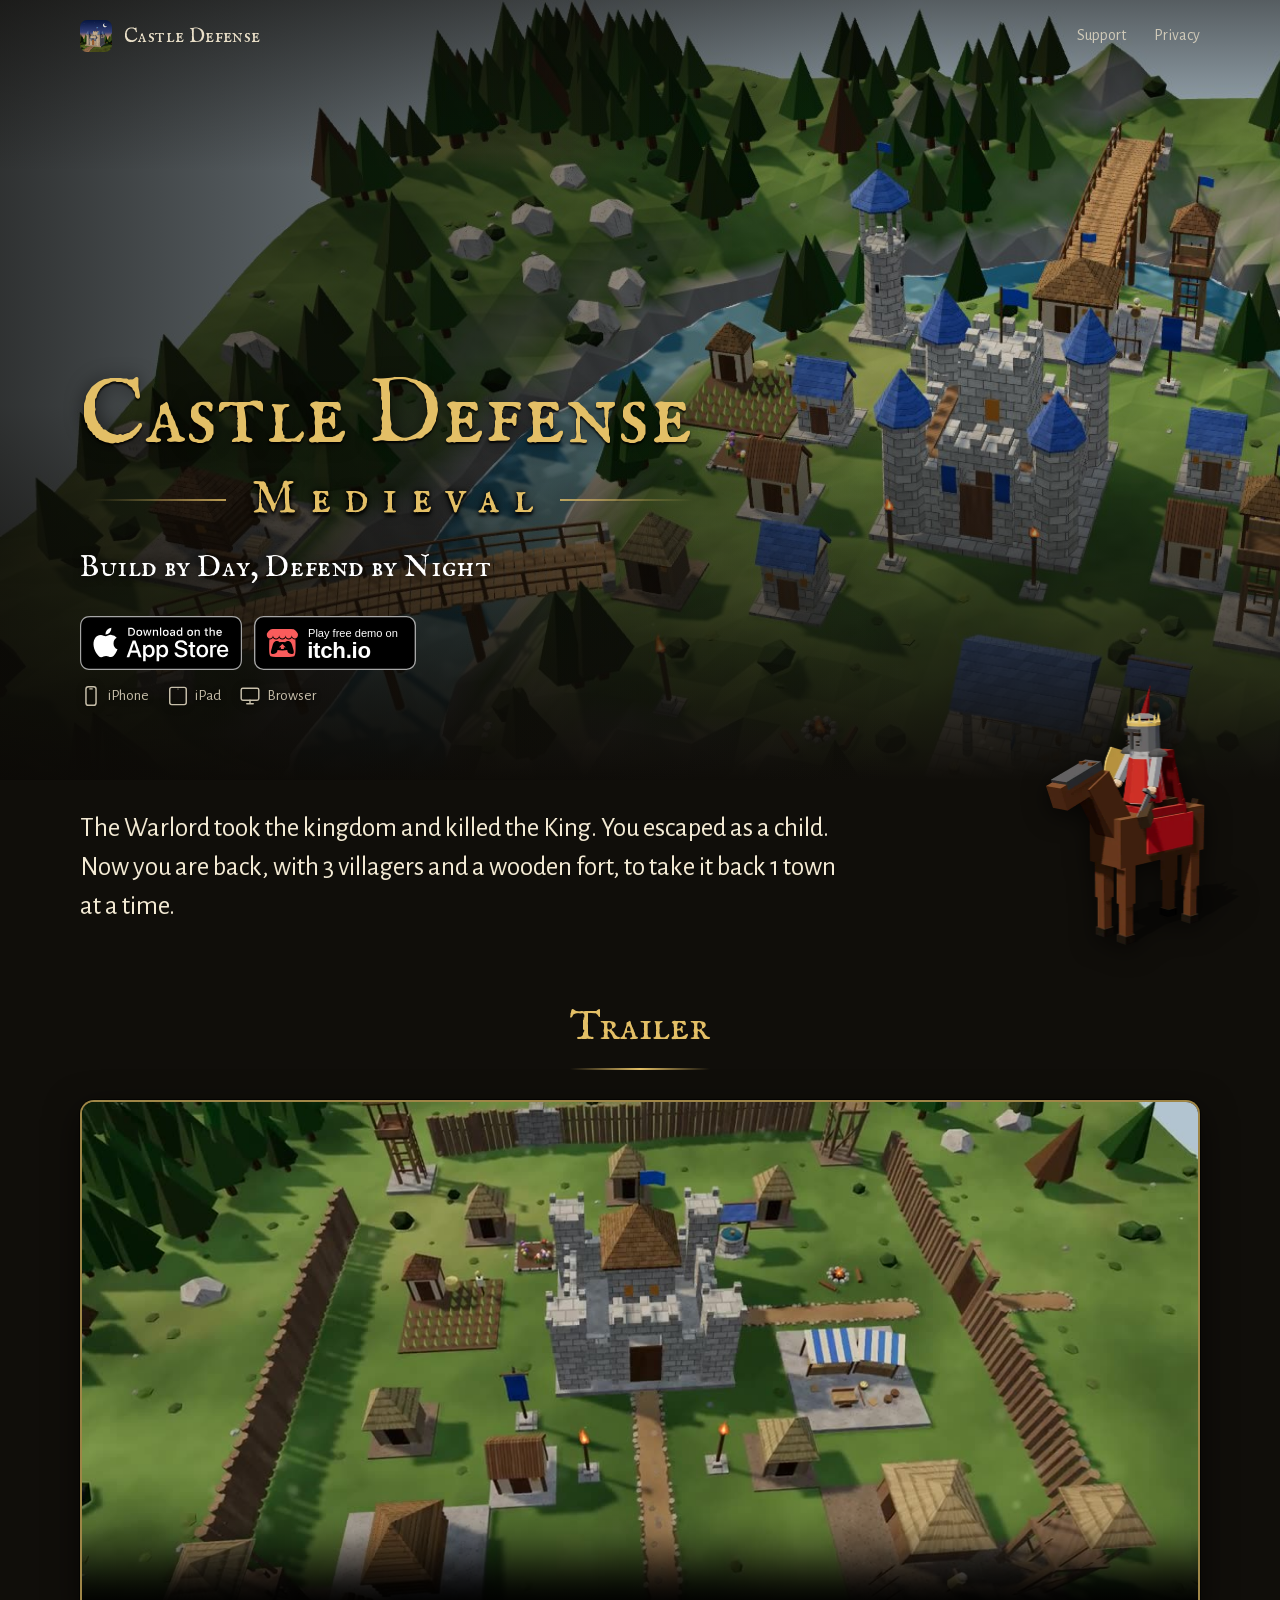
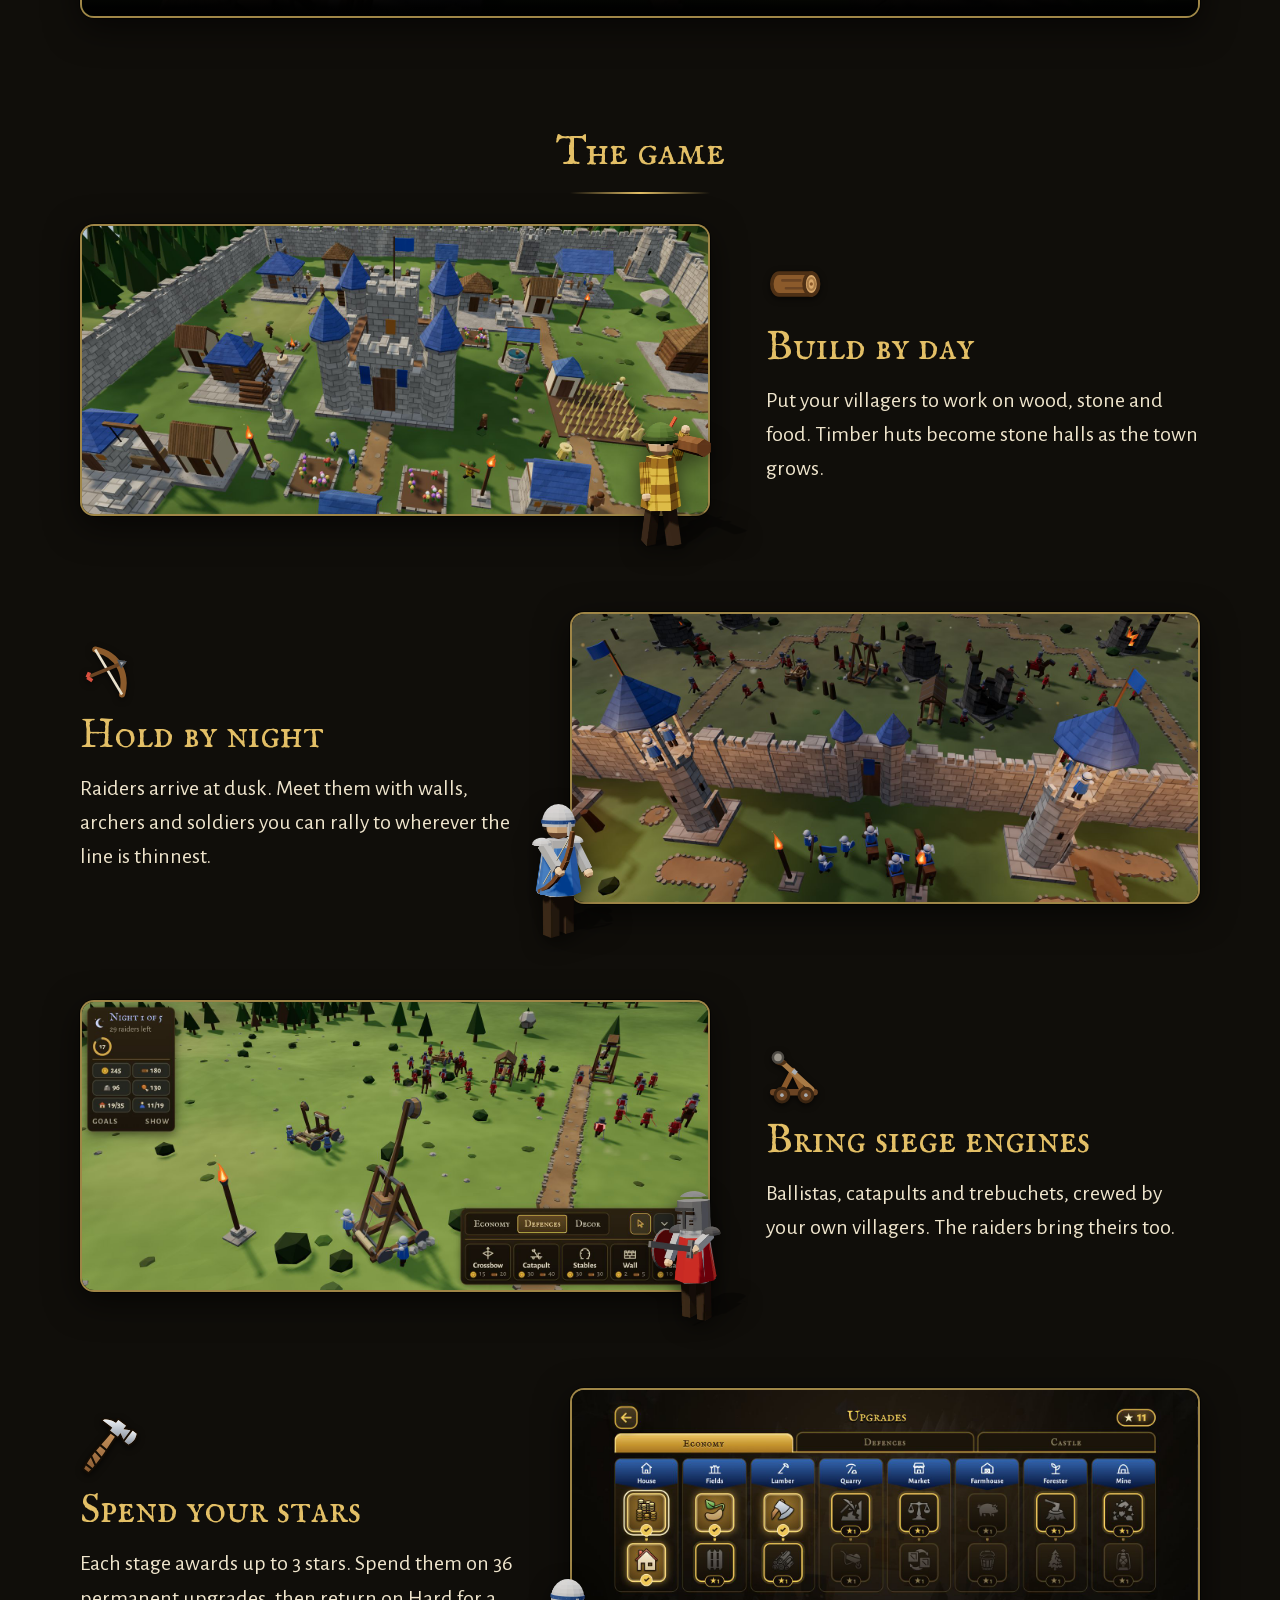
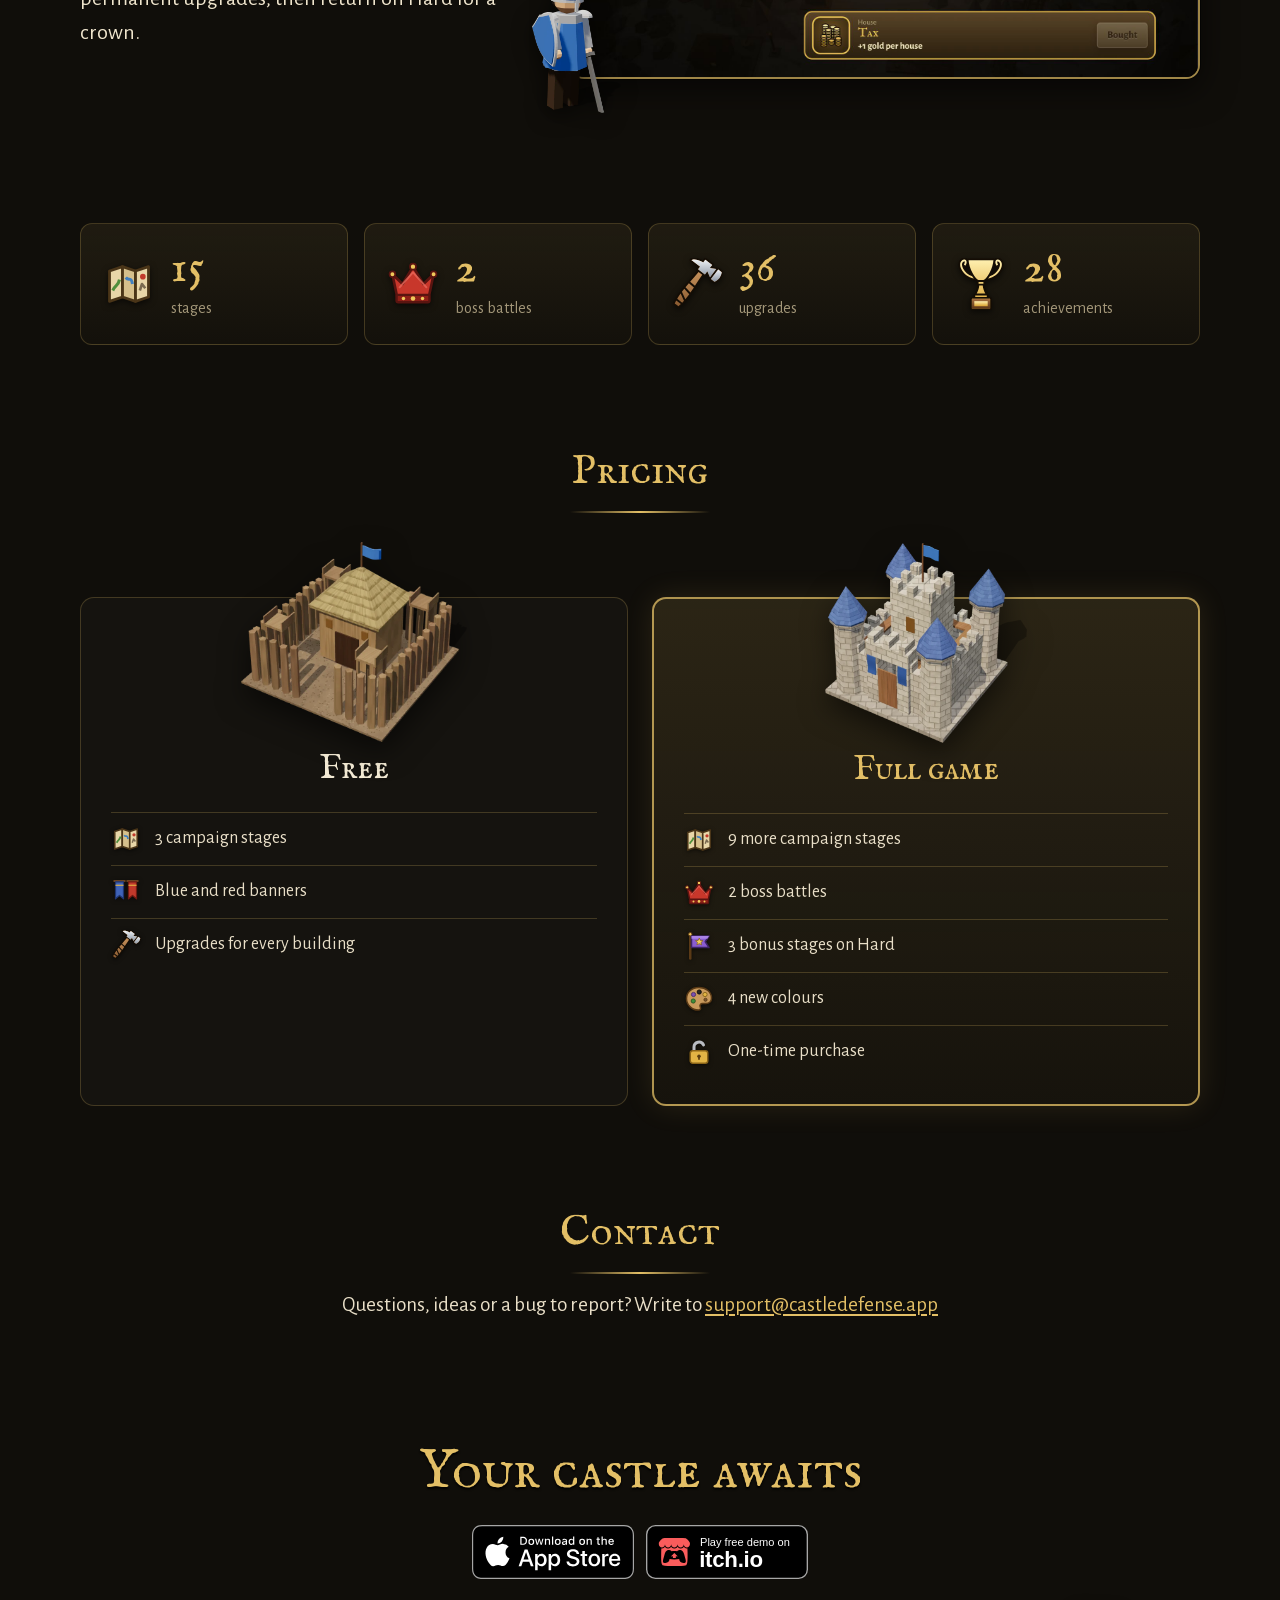
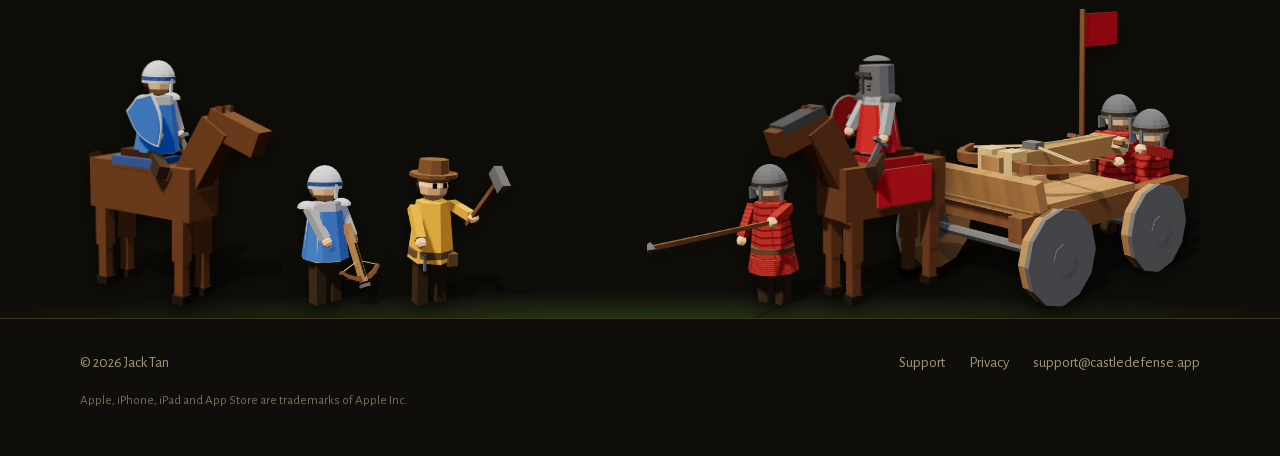
==== commit fc6cbd52: "itch.io badge: Play free demo on; Browser on the platform line Co-Authored-By: Claude Opus 5.5 <nore" ====
--- a/index.html
+++ b/index.html
@@ -25,8 +25,8 @@
 <div class="hero"><video class="heroVid" muted loop playsinline preload="auto" autoplay aria-hidden="true" tabindex="-1"></video><div class="wrap">
   <h1 aria-label="Castle Defense: Medieval">Castle Defense<span class="tSub">Medieval</span></h1>
   <p class="tag">Build by Day, Defend by Night</p>
-  <div class="stores"><a class="badge" href="https://apps.apple.com/app/id6832629905"><img src="/img/appstore-badge.svg" alt="Download on the App Store" width="162" height="54"></a><a class="badge" href="https://noobstickz.itch.io/castledefense-medieval"><img src="/img/itch-badge.svg" alt="Play the free demo on itch.io" width="176" height="54"></a></div>
-  <p class="plat"><span><svg viewBox="0 0 24 24" aria-hidden="true"><rect x="6.5" y="1.8" width="11" height="20.4" rx="2.6" fill="none" stroke="currentColor" stroke-width="1.6"/><rect x="10" y="3.6" width="4" height="1.3" rx=".65" fill="currentColor"/></svg>iPhone</span><span><svg viewBox="0 0 24 24" aria-hidden="true"><rect x="3" y="2.6" width="18" height="18.8" rx="2.2" fill="none" stroke="currentColor" stroke-width="1.6"/><circle cx="12" cy="4.4" r=".6" fill="currentColor"/></svg>iPad</span><span><svg viewBox="0 0 24 24" aria-hidden="true"><rect x="2.4" y="3.6" width="19.2" height="13" rx="1.8" fill="none" stroke="currentColor" stroke-width="1.6"/><path d="M8.5 20.4h7M12 16.6v3.8" stroke="currentColor" stroke-width="1.6" stroke-linecap="round"/></svg>Browser demo</span></p>
+  <div class="stores"><a class="badge" href="https://apps.apple.com/app/id6832629905"><img src="/img/appstore-badge.svg" alt="Download on the App Store" width="162" height="54"></a><a class="badge" href="https://noobstickz.itch.io/castledefense-medieval"><img src="/img/itch-badge.svg?v=3" alt="Play free demo on itch.io" width="162" height="54"></a></div>
+  <p class="plat"><span><svg viewBox="0 0 24 24" aria-hidden="true"><rect x="6.5" y="1.8" width="11" height="20.4" rx="2.6" fill="none" stroke="currentColor" stroke-width="1.6"/><rect x="10" y="3.6" width="4" height="1.3" rx=".65" fill="currentColor"/></svg>iPhone</span><span><svg viewBox="0 0 24 24" aria-hidden="true"><rect x="3" y="2.6" width="18" height="18.8" rx="2.2" fill="none" stroke="currentColor" stroke-width="1.6"/><circle cx="12" cy="4.4" r=".6" fill="currentColor"/></svg>iPad</span><span><svg viewBox="0 0 24 24" aria-hidden="true"><rect x="2.4" y="3.6" width="19.2" height="13" rx="1.8" fill="none" stroke="currentColor" stroke-width="1.6"/><path d="M8.5 20.4h7M12 16.6v3.8" stroke="currentColor" stroke-width="1.6" stroke-linecap="round"/></svg>Browser</span></p>
 </div></div>
 
 <main>
@@ -80,7 +80,7 @@
 
 <section class="end"><div class="wrap">
   <h2>Your castle awaits</h2>
-  <div class="stores"><a class="badge" href="https://apps.apple.com/app/id6832629905"><img src="/img/appstore-badge.svg" alt="Download on the App Store" width="162" height="54"></a><a class="badge" href="https://noobstickz.itch.io/castledefense-medieval"><img src="/img/itch-badge.svg" alt="Play the free demo on itch.io" width="176" height="54"></a></div>
+  <div class="stores"><a class="badge" href="https://apps.apple.com/app/id6832629905"><img src="/img/appstore-badge.svg" alt="Download on the App Store" width="162" height="54"></a><a class="badge" href="https://noobstickz.itch.io/castledefense-medieval"><img src="/img/itch-badge.svg?v=3" alt="Play free demo on itch.io" width="162" height="54"></a></div>
   <div class="army" aria-hidden="true">
     <div class="side town"><img src="/img/fig/rider.webp?v=4" alt="" loading="lazy" style="z-index:1;--h:1.296;--b:0.000"><img src="/img/fig/crossbow.webp?v=4" alt="" loading="lazy" style="z-index:2;--h:0.74;--b:0.000"><img src="/img/fig/builder.webp?v=4" alt="" loading="lazy" style="z-index:3;--h:0.785;--b:0.000"></div>
     <div class="side foe"><img src="/img/fig/raider_spear.webp?v=4" alt="" loading="lazy" style="z-index:3;--h:0.962;--b:0.221"><img src="/img/fig/raider_horse.webp?v=4" alt="" loading="lazy" style="z-index:2;--h:1.323;--b:0.000"><img src="/img/fig/raider_ballista.webp?v=4" alt="" loading="lazy" style="z-index:1;--h:1.584;--b:0.013"></div>
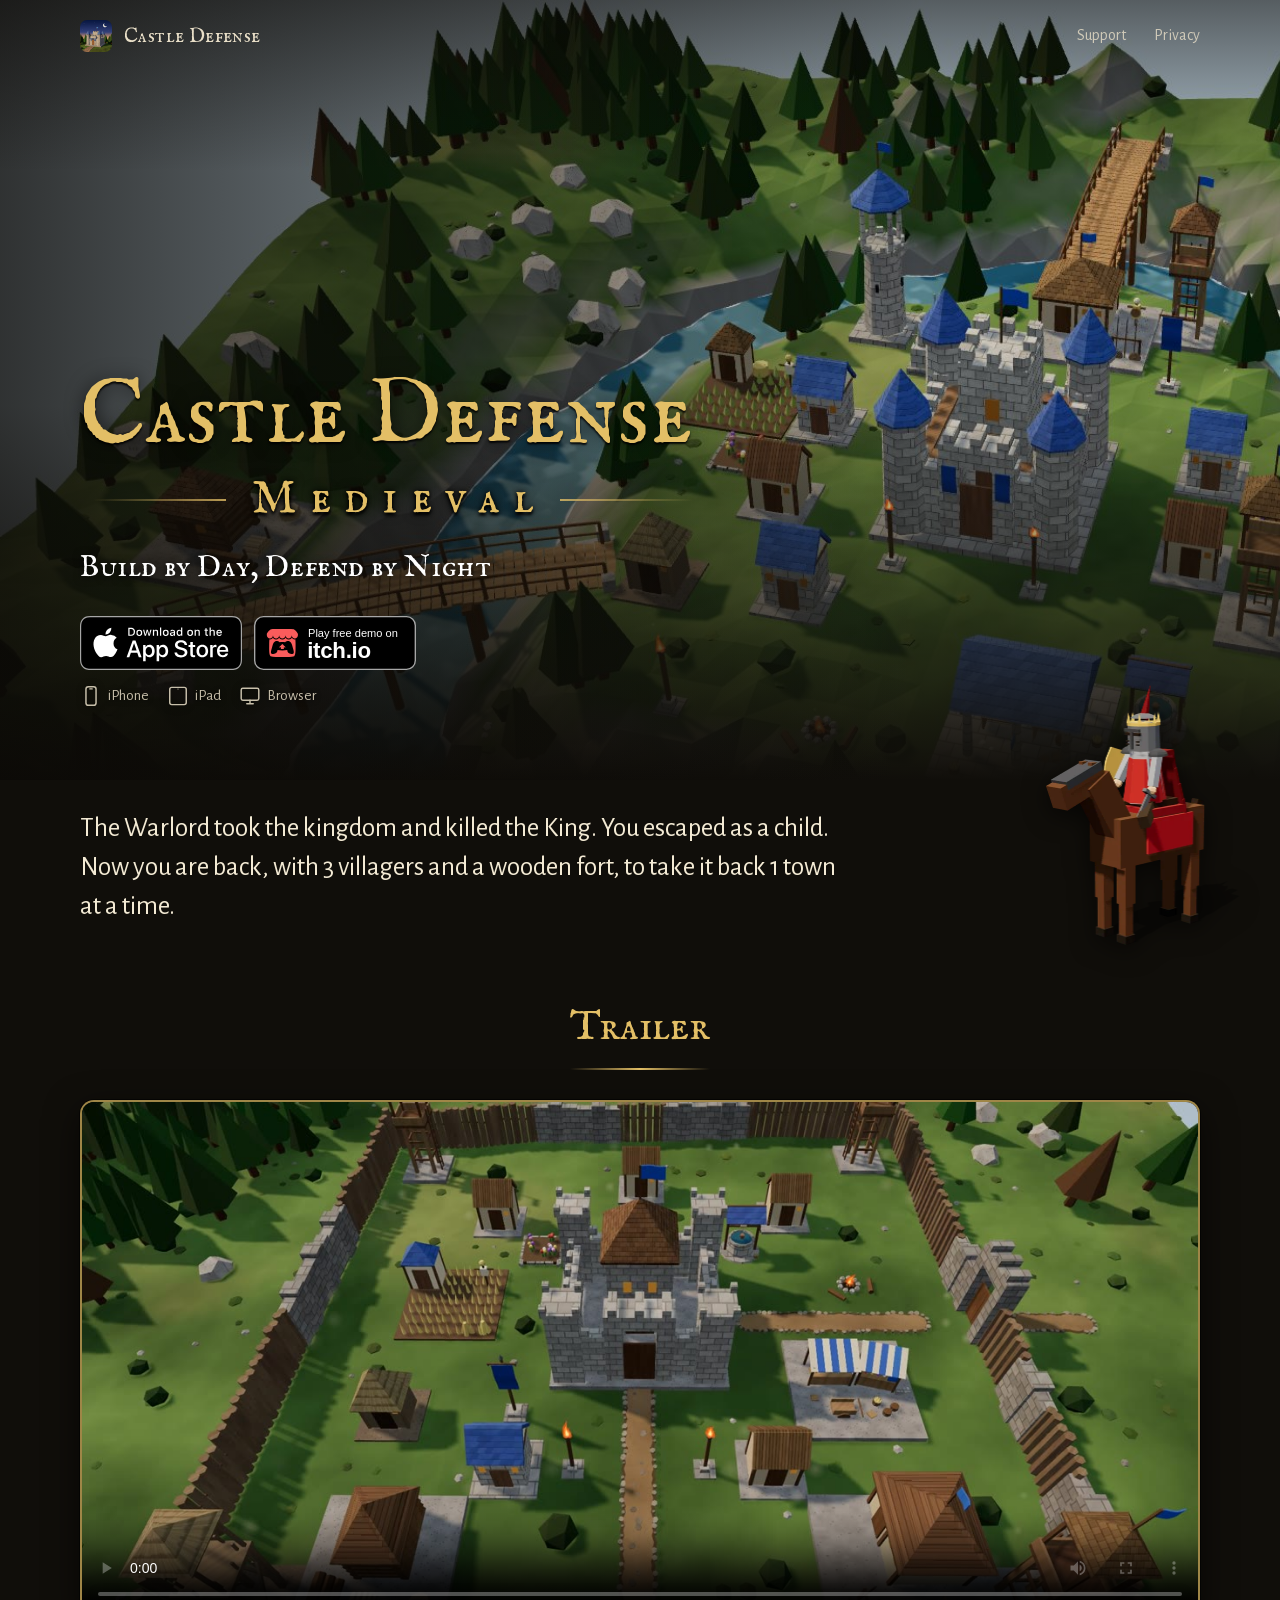
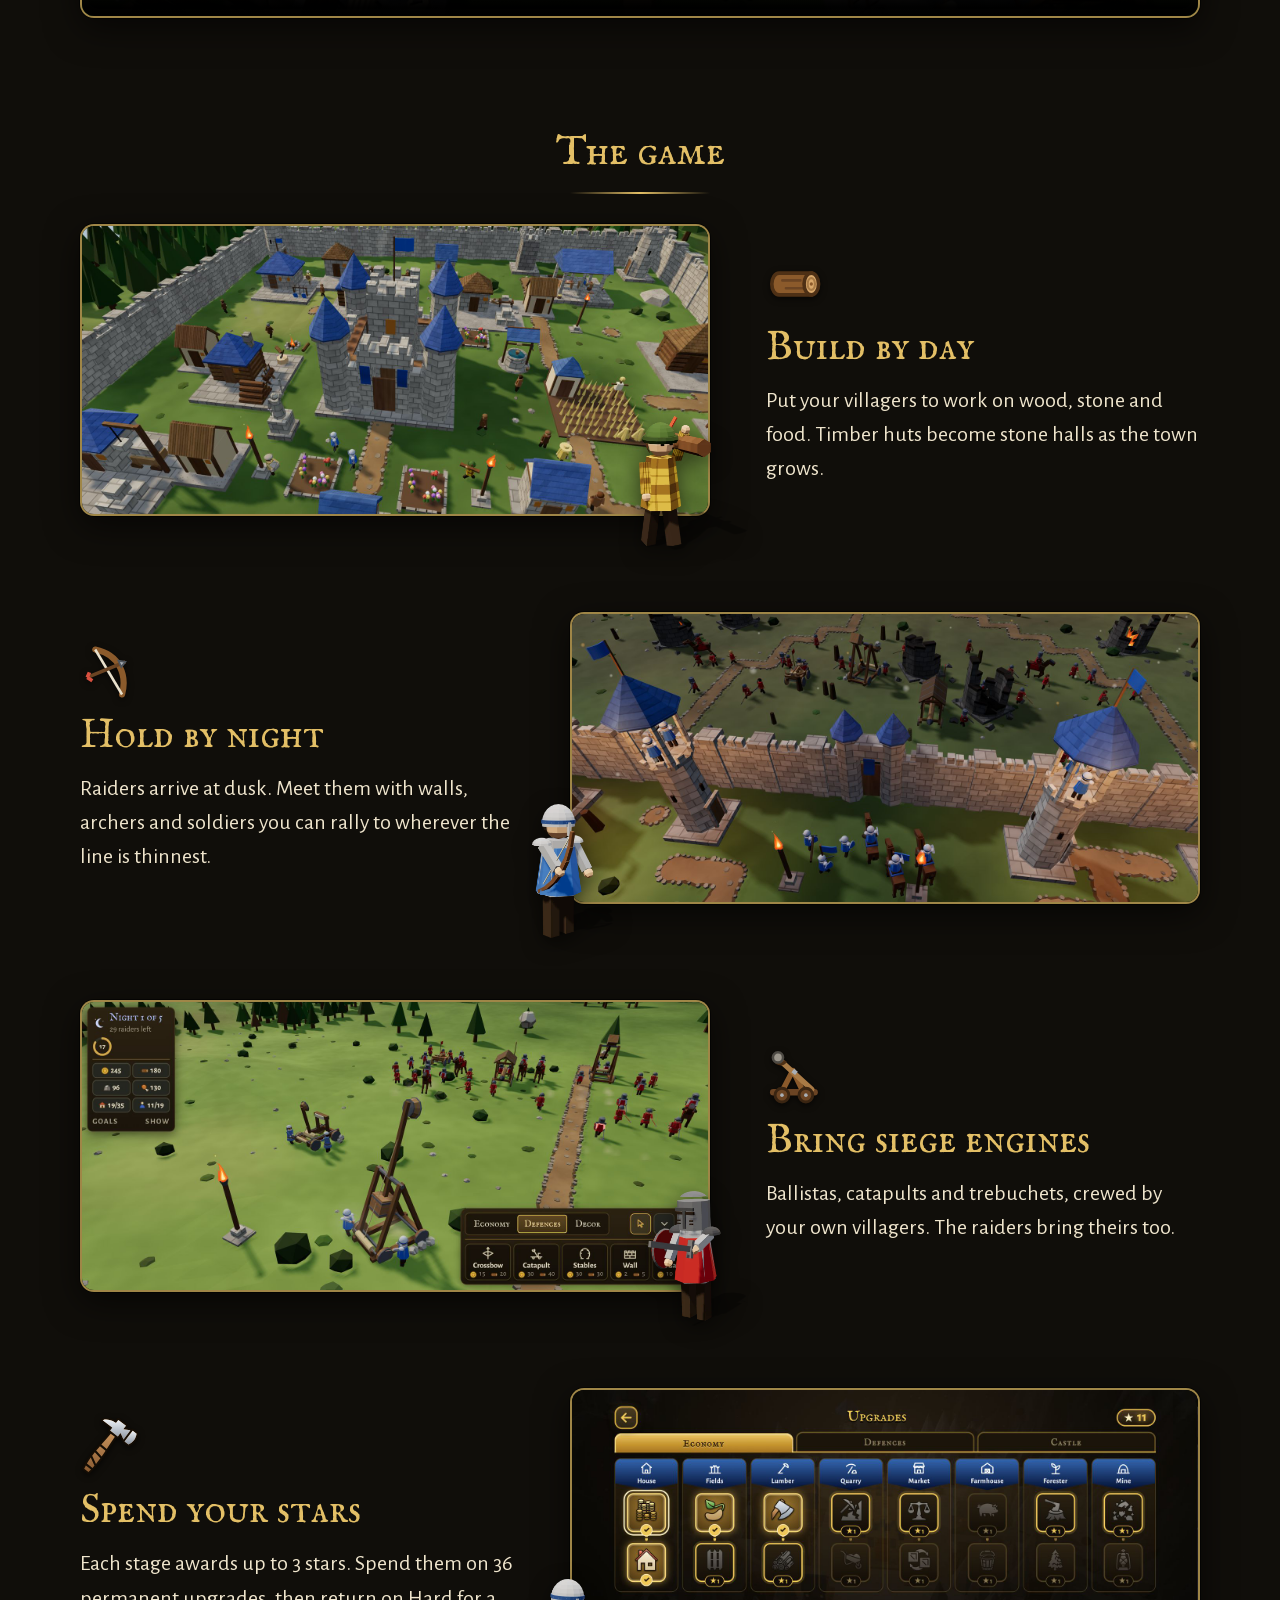
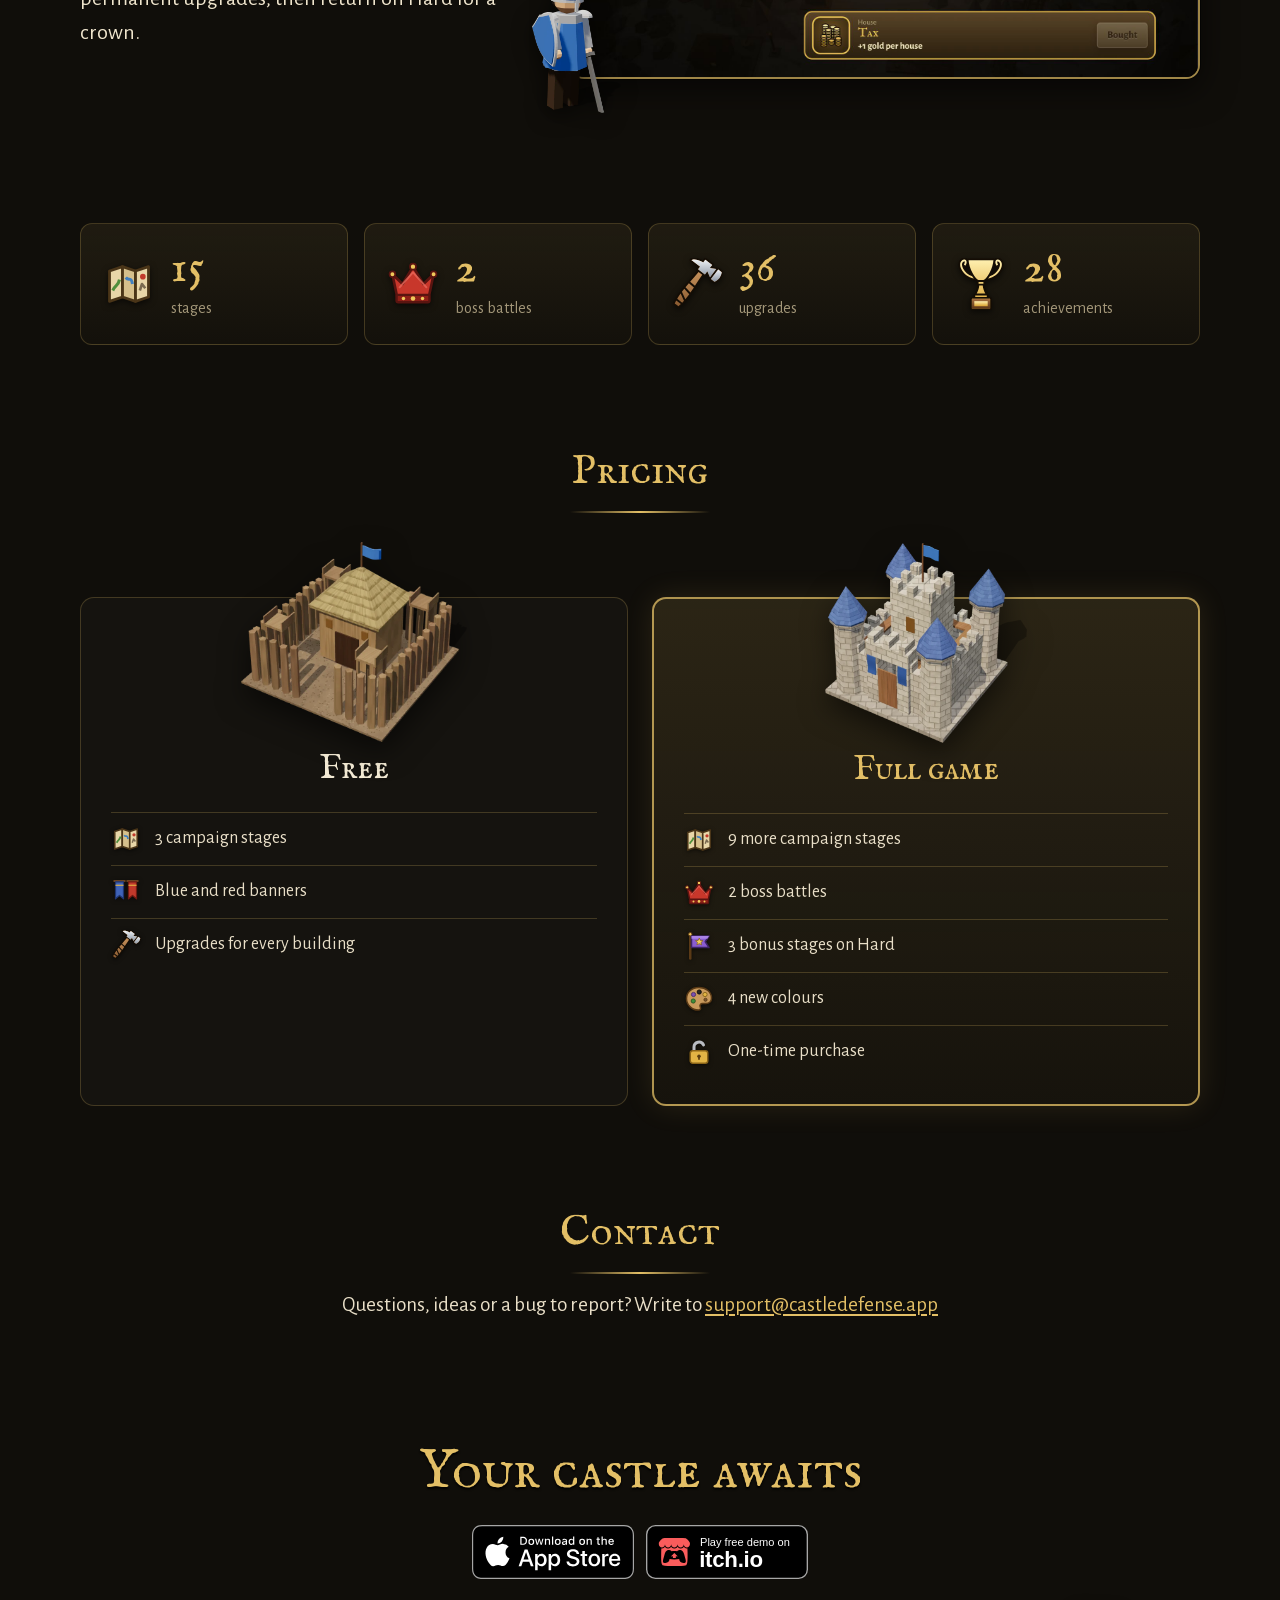
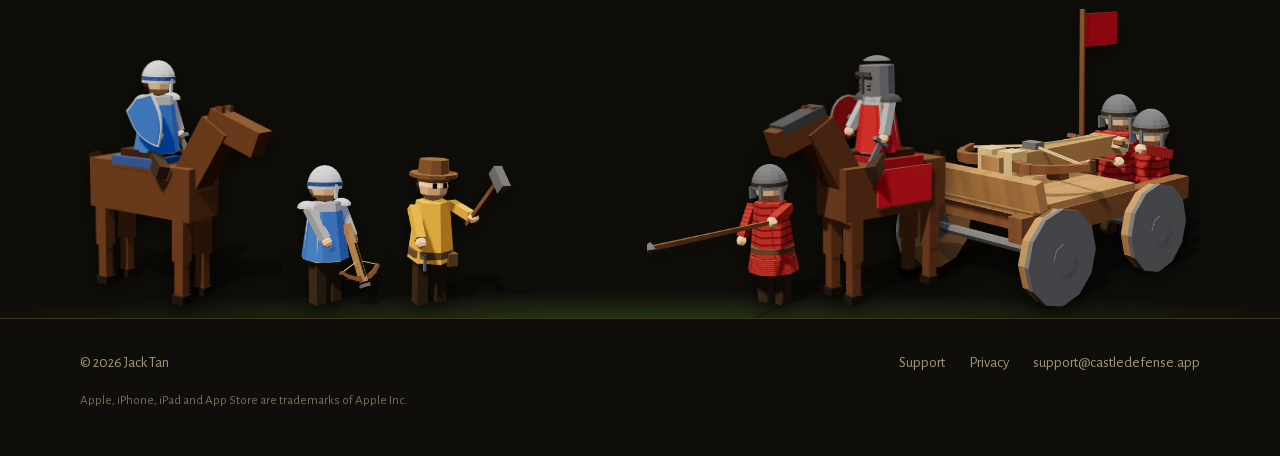
==== commit 1eabc549: "New trailer: the build 4 version with the App Store and itch.io badges at the end Co-Authored-By: Cl" ====
--- a/index.html
+++ b/index.html
@@ -37,7 +37,7 @@
 
 <section class="film"><div class="wrap">
   <h2 class="head">Trailer</h2>
-  <div class="frame"><video controls playsinline preload="metadata" poster="/img/trailer-poster.jpg"><source src="/video/trailer.mp4?v=3" type="video/mp4"></video></div>
+  <div class="frame"><video controls playsinline preload="metadata" poster="/img/trailer-poster.jpg"><source src="/video/trailer.mp4?v=4" type="video/mp4"></video></div>
 </div></section>
 
 <section class="feats"><div class="wrap">
